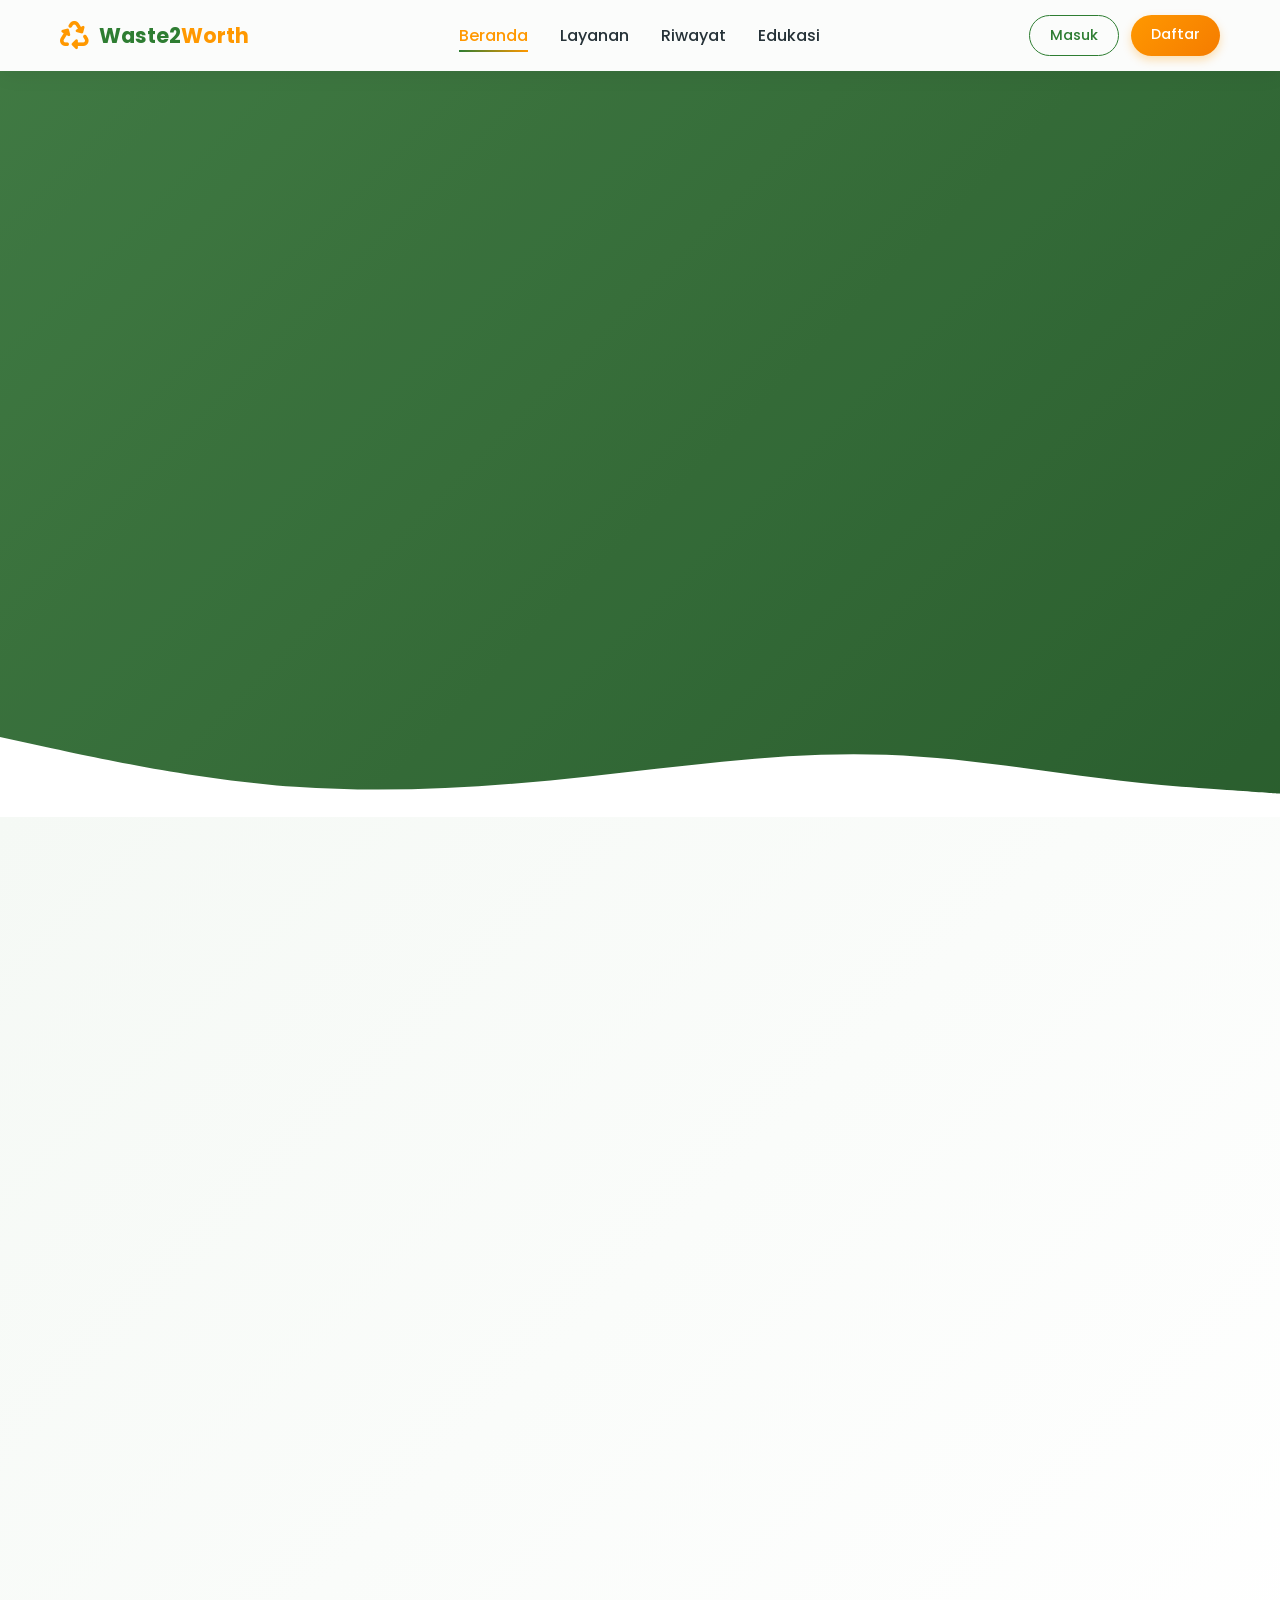
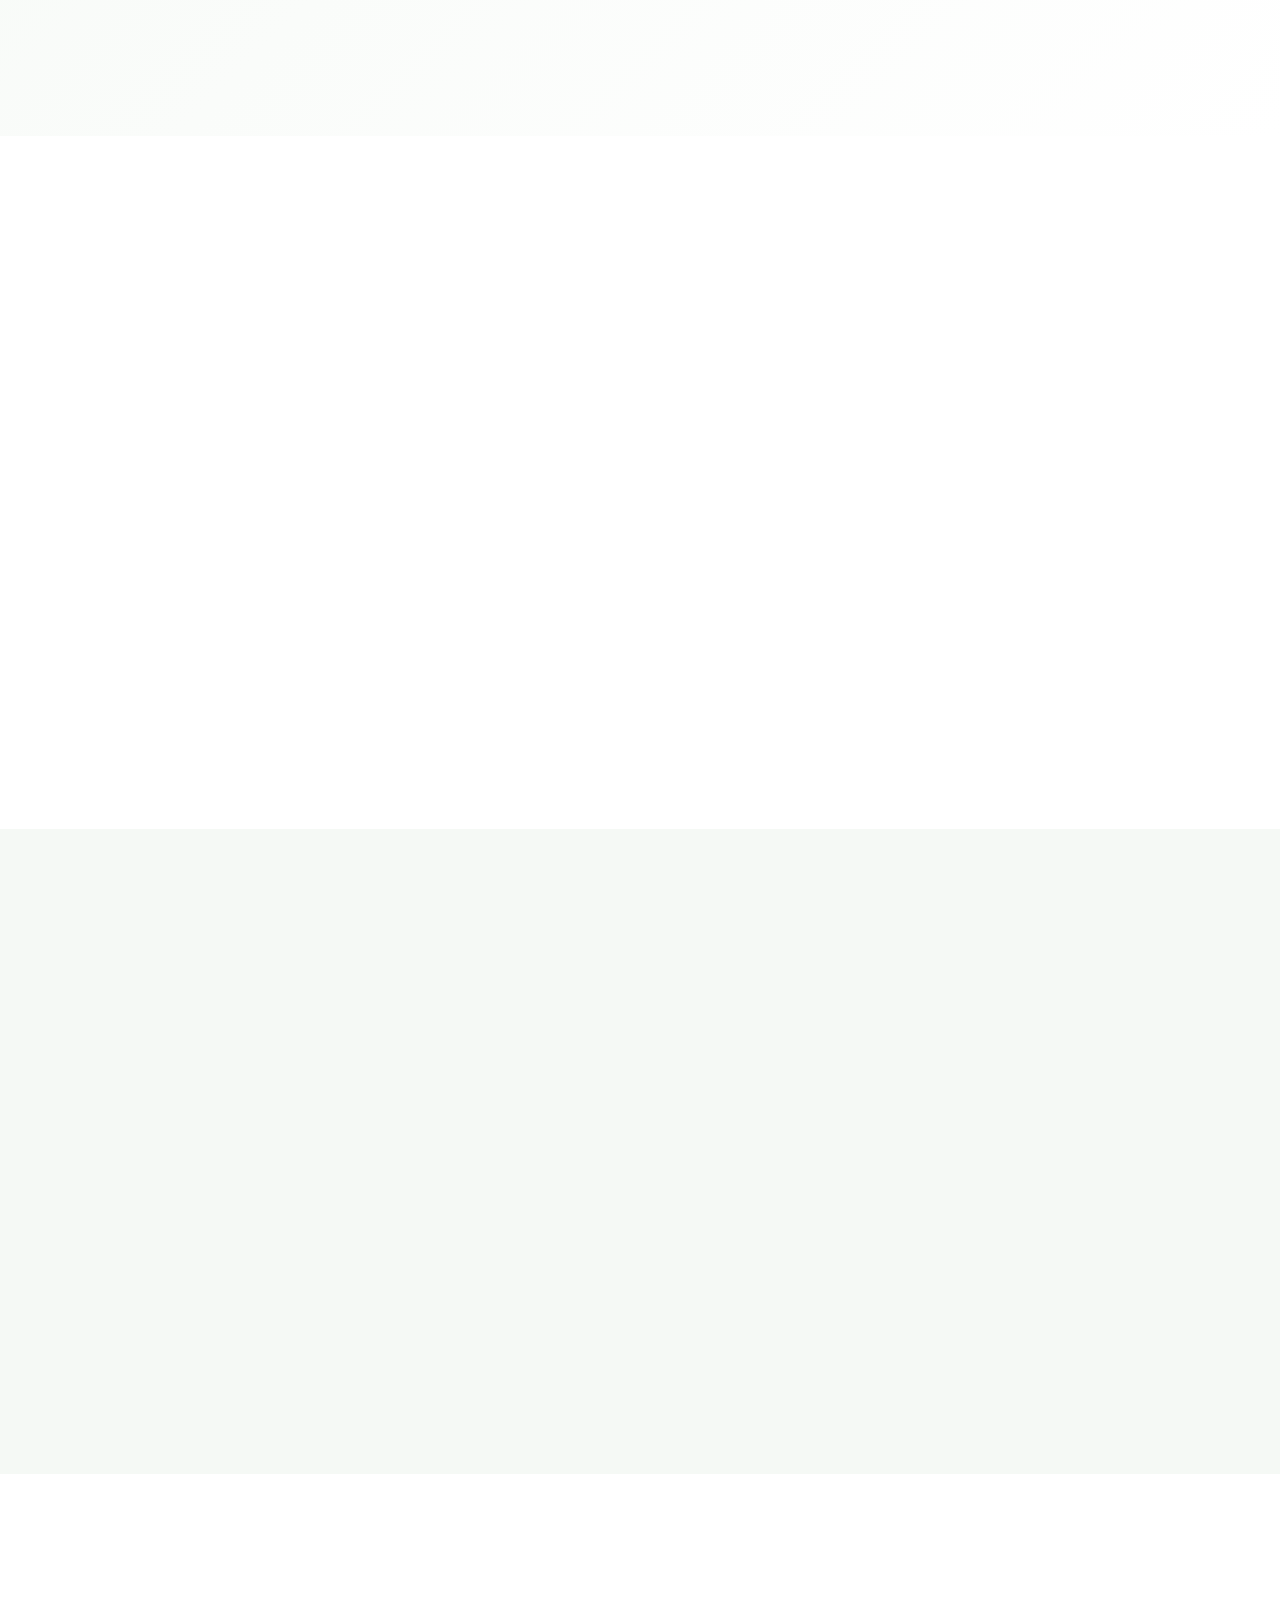
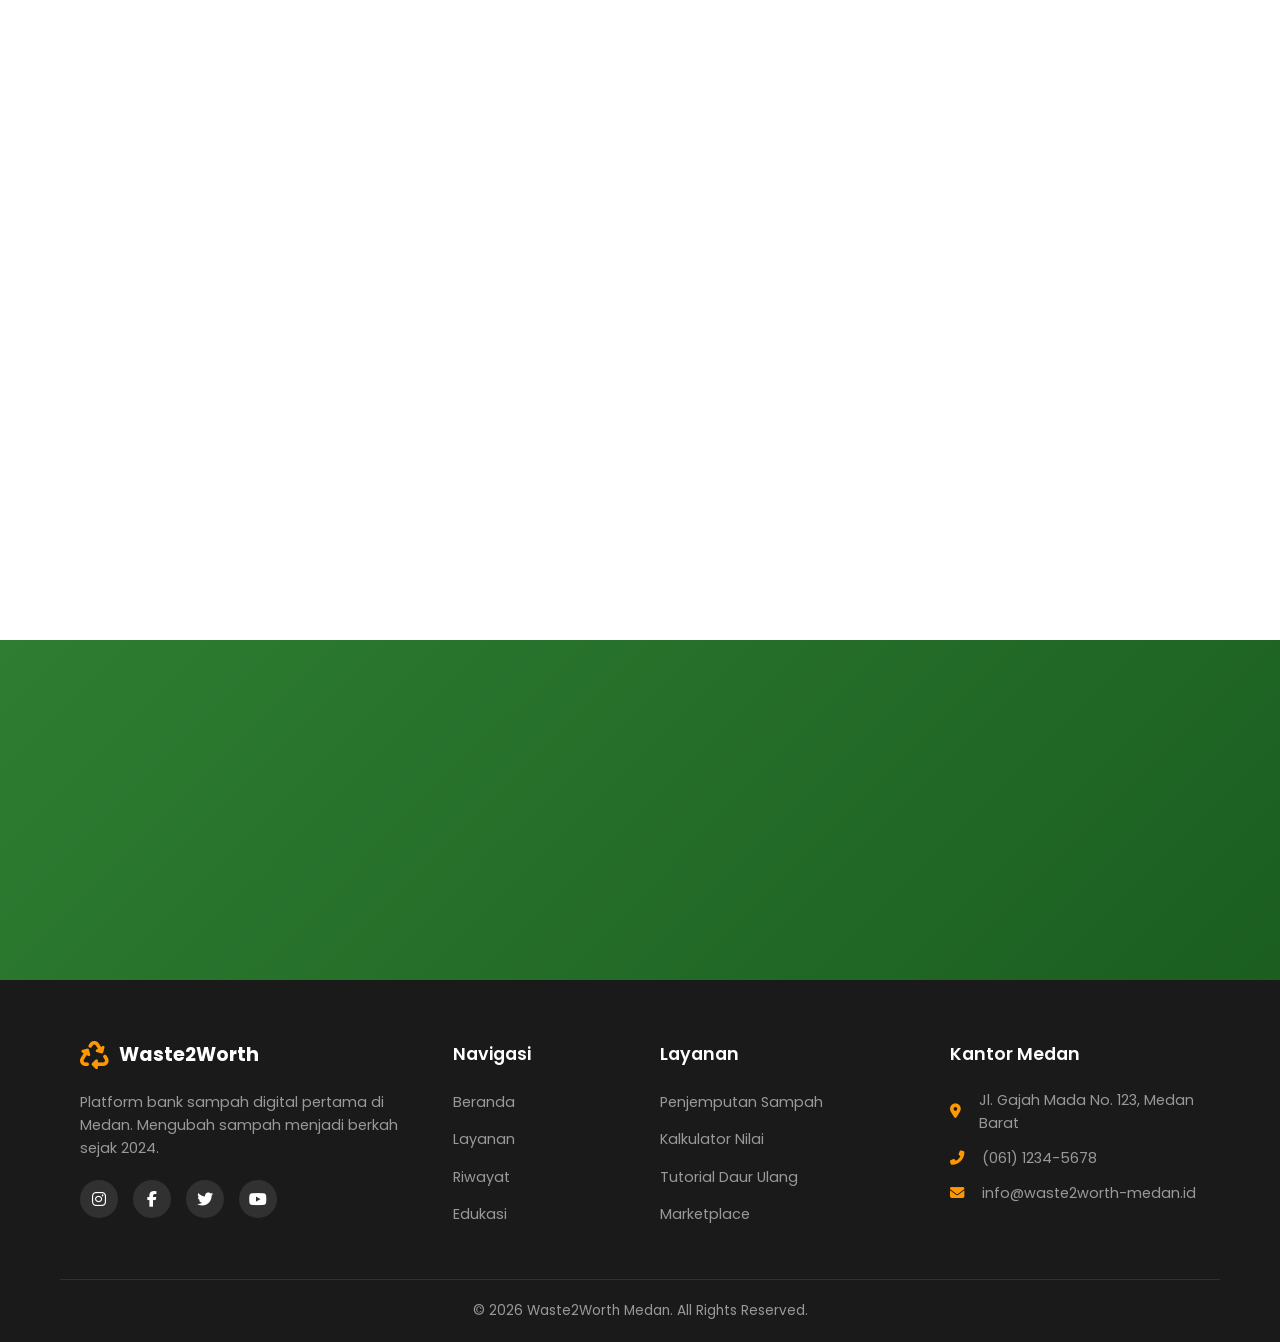
==== index.html @ 2ebf0645 "first commit - index, css, coming soon pages" ====
<!DOCTYPE html>
<html lang="id">
<head>
    <meta charset="UTF-8">
    <!-- Meta viewport agar tampilan responsif di HP dan tablet -->
    <meta name="viewport" content="width=device-width, initial-scale=1.0">
    <title>Waste2Worth - Bank Sampah Digital Medan</title>

    <!-- Google Fonts: Poppins untuk tipografi utama -->
    <link href="https://fonts.googleapis.com/css2?family=Poppins:wght@300;400;500;600;700;800&display=swap" rel="stylesheet">

    <!-- Font Awesome: library ikon (fa-recycle, fa-calculator, dll) -->
    <link rel="stylesheet" href="https://cdnjs.cloudflare.com/ajax/libs/font-awesome/6.4.0/css/all.min.css">

    <!-- AOS (Animate On Scroll): animasi elemen saat di-scroll -->
    <link href="https://unpkg.com/aos@2.3.1/dist/aos.css" rel="stylesheet">

    <!-- File CSS utama website -->
    <link rel="stylesheet" href="css/style.css">
</head>
<body>

    <!-- ============================================================
         HEADER: navigasi tetap (fixed) di atas halaman
         Berisi logo, menu navigasi, tombol login/daftar, hamburger
         ============================================================ -->
    <header class="header" id="header">
        <div class="nav-container">

            <!-- Logo: ikon daur ulang + nama website -->
            <div class="logo">
                <i class="fas fa-recycle"></i>
                <span>Waste2<span class="highlight">Worth</span></span>
            </div>

            <!-- Menu navigasi utama antar halaman -->
            <nav>
                <ul class="nav-menu" id="navMenu">
                    <!-- class="active" menandai halaman yang sedang dibuka -->
                    <li><a href="index.html" class="active">Beranda</a></li>
                    <li><a href="layanan.html">Layanan</a></li>
                    <li><a href="riwayat.html">Riwayat</a></li>
                    <li><a href="edukasi.html">Edukasi</a></li>
                </ul>
            </nav>

            <!-- Tombol Masuk dan Daftar: membuka modal auth via JavaScript -->
            <div class="auth-buttons">
                <a href="#" class="btn-login" onclick="openModal('login')">Masuk</a>
                <a href="#" class="btn-register" onclick="openModal('register')">Daftar</a>
            </div>

            <!-- Hamburger menu: hanya muncul di tampilan mobile (<768px) -->
            <div class="hamburger" id="hamburger">
                <span></span>
                <span></span>
                <span></span>
            </div>
        </div>
    </header>

    <!-- ============================================================
         MODAL LOGIN / REGISTER
         Muncul sebagai popup di tengah layar saat tombol diklik
         Dikontrol oleh fungsi openModal() dan closeModal() di script.js
         ============================================================ -->
    <div class="modal" id="authModal">
        <div class="modal-content">
            <!-- Tombol X untuk menutup modal -->
            <span class="close-modal" onclick="closeModal()">&times;</span>

            <!-- Tab switching: Masuk / Daftar -->
            <div class="modal-tabs">
                <button class="tab-auth active" onclick="switchAuthTab('login')">Masuk</button>
                <button class="tab-auth" onclick="switchAuthTab('register')">Daftar</button>
            </div>

            <!-- Form Login -->
            <form id="loginForm" class="auth-form active">
                <h3>Selamat Datang Kembali</h3>
                <p>Silakan masuk ke akun Anda</p>
                <div class="form-group">
                    <label>Email</label>
                    <input type="email" placeholder="nama@email.com" required>
                </div>
                <div class="form-group">
                    <label>Password</label>
                    <input type="password" placeholder="••••••••" required>
                </div>
                <button type="submit" class="btn-auth">Masuk</button>
            </form>

            <!-- Form Register -->
            <form id="registerForm" class="auth-form">
                <h3>Buat Akun Baru</h3>
                <p>Bergabung dengan 15.000+ pengguna di Medan</p>
                <div class="form-group">
                    <label>Nama Lengkap</label>
                    <input type="text" placeholder="Nama Anda" required>
                </div>
                <div class="form-group">
                    <label>Email</label>
                    <input type="email" placeholder="nama@email.com" required>
                </div>
                <div class="form-group">
                    <label>Nomor HP</label>
                    <input type="tel" placeholder="08##-####-####" required>
                </div>
                <div class="form-group">
                    <label>Password</label>
                    <input type="password" placeholder="Minimal 8 karakter" required>
                </div>
                <button type="submit" class="btn-auth">Daftar</button>
            </form>
        </div>
    </div>

    <!-- ============================================================
         KONTEN UTAMA HALAMAN (tag <main> untuk semantik HTML5)
         ============================================================ -->
    <main>

        <!-- ============================================================
             SECTION HERO: area utama paling atas dengan background gambar
             Menampilkan judul, statistik animasi, dan tombol CTA
             ============================================================ -->
        <section class="hero hero-bg-image">
            <div class="container">
                <div class="hero-content" data-aos="fade-up">
                    <!-- Tag kecil di atas judul -->
                    <span class="hero-subtitle">#UbahSampahJadiBerkah</span>

                    <h1>Ubah Sampahmu,<br><span class="highlight">Ubah Masa Depan</span></h1>

                    <p>Platform bank sampah digital pertama di Medan yang menghubungkan masyarakat dengan ekonomi sirkular. Dapatkan keuntungan sambil menyelamatkan lingkungan!</p>

                    <!-- Statistik animasi: angka dihitung dari 0 oleh animateCounter() di script.js -->
                    <div class="hero-stats">
                        <!-- data-count adalah target angka akhir animasi -->
                        <div class="stat-item">
                            <span class="stat-number" data-count="15234">0</span>
                            <span class="stat-label">Pengguna Aktif</span>
                        </div>
                        <div class="stat-item">
                            <span class="stat-number" data-count="8567">0</span>
                            <span class="stat-label">Ton Sampah</span>
                        </div>
                        <div class="stat-item">
                            <span class="stat-number" data-count="48">0</span>
                            <span class="stat-label">Bank Sampah</span>
                        </div>
                    </div>

                    <!-- Tombol aksi utama -->
                    <div class="hero-buttons">
                        <!-- btn-pulse: animasi denyut berulang (CSS animation) -->
                        <a href="#" class="btn btn-primary btn-pulse" onclick="openModal('register')">
                            <i class="fas fa-user-plus"></i> Daftar Sekarang
                        </a>
                        <a href="layanan.html" class="btn btn-secondary">
                            <i class="fas fa-leaf"></i> Lihat Layanan
                        </a>
                    </div>
                </div>

                <!-- Gelombang SVG dekoratif di bawah hero -->
                <div class="hero-wave">
                    <svg data-name="Layer 1" xmlns="http://www.w3.org/2000/svg" viewBox="0 0 1200 120" preserveAspectRatio="none">
                        <path d="M0,0L46.2,16C92.3,32,184.6,64,276.9,74.7C369.2,85,461.5,75,553.8,58.7C646.2,43,738.5,21,830.8,26.7C923.1,32,1015.4,64,1107.7,74.7C1200,85,1200,85,1200,85L1200,120L1107.7,120C1015.4,120,923.1,120,830.8,120C738.5,120,646.2,120,553.8,120C461.5,120,369.2,120,276.9,120C184.6,120,92.3,120,46.2,120L0,120Z" class="wave-fill"></path>
                    </svg>
                </div>
            </div>
        </section>

        <!-- ============================================================
             SECTION VIDEO: video edukasi tentang dampak sampah
             ============================================================ -->
        <section class="video-section">
            <div class="container">
                <div class="section-header" data-aos="fade-up">
                    <span class="section-tag">Video Edukasi</span>
                    <h2>Lihat Dampak <span class="highlight">Sampah</span> Terhadap Lingkungan</h2>
                    <p>Simak video berikut untuk memahami pentingnya daur ulang</p>
                </div>

                <!-- Video player dengan poster (thumbnail) sebelum diputar -->
                <div class="video-wrapper" data-aos="zoom-in">
                    <div class="video-container">
                        <video
                            src="video/sampah-lingkungan.mp4"
                            controls
                            poster="gambar/sampah-lingkungan.png">
                        </video>
                    </div>
                    <div class="video-description">
                        <p><i class="fas fa-info-circle"></i> <br>
                            Video ini menunjukkan pentingnya daur ulang sampah plastik untuk menjaga lingkungan. Sampah yang kita hasilkan setiap hari dapat diolah menjadi produk bernilai ekonomi. Mari bersama-sama kurangi sampah mulai dari diri sendiri!</p>
                    </div>
                </div>
            </div>
        </section>

        <!-- ============================================================
             SECTION FITUR UNGGULAN: 4 kartu layanan utama website
             ============================================================ -->
        <section class="features" id="features">
            <div class="container">
                <div class="section-header" data-aos="fade-up">
                    <span class="section-tag">Layanan Kami</span>
                    <h2>Fitur <span class="highlight">Unggulan</span></h2>
                    <p>Solusi lengkap untuk pengelolaan sampah di Kota Medan</p>
                </div>

                <!-- Grid 4 kolom untuk kartu fitur -->
                <!-- data-aos-delay: setiap kartu muncul berurutan (100ms, 200ms, dst) -->
                <div class="feature-grid">
                    <div class="card" data-aos="fade-up" data-aos-delay="100">
                        <div class="card-icon"><i class="fas fa-map-marked-alt"></i></div>
                        <h3>Peta Bank Sampah</h3>
                        <p>Temukan 48 bank sampah di seluruh Medan dengan informasi lengkap lokasi dan jam operasional.</p>
                        <a href="layanan.html" class="card-link">Cari Lokasi <i class="fas fa-arrow-right"></i></a>
                    </div>

                    <div class="card" data-aos="fade-up" data-aos-delay="200">
                        <div class="card-icon"><i class="fas fa-calculator"></i></div>
                        <h3>Kalkulator Nilai</h3>
                        <p>Hitung estimasi nilai rupiah dari sampah Anda berdasarkan harga pasar terkini.</p>
                        <a href="layanan.html" class="card-link">Hitung Sekarang <i class="fas fa-arrow-right"></i></a>
                    </div>

                    <div class="card" data-aos="fade-up" data-aos-delay="300">
                        <div class="card-icon"><i class="fas fa-lightbulb"></i></div>
                        <h3>Edukasi &amp; Tutorial</h3>
                        <p>Pelajari cara memilah sampah dan membuat kerajinan daur ulang dari para ahli.</p>
                        <a href="edukasi.html" class="card-link">Pelajari <i class="fas fa-arrow-right"></i></a>
                    </div>

                    <div class="card" data-aos="fade-up" data-aos-delay="400">
                        <div class="card-icon"><i class="fas fa-shopping-bag"></i></div>
                        <h3>Marketplace</h3>
                        <p>Temukan produk kreatif dari hasil daur ulang karya UMKM binaan Medan.</p>
                        <a href="riwayat.html" class="card-link">Jelajahi <i class="fas fa-arrow-right"></i></a>
                    </div>
                </div>
            </div>
        </section>

        <!-- ============================================================
             SECTION TESTIMONI: ulasan dari pengguna
             ============================================================ -->
        <section class="testimonials">
            <div class="container">
                <div class="section-header" data-aos="fade-up">
                    <span class="section-tag">Testimoni</span>
                    <h2>Apa Kata <span class="highlight">Mereka?</span></h2>
                    <p>Lebih dari 15.000 pengguna telah bergabung</p>
                </div>

                <div class="testimonial-grid">
                    <!-- Kartu testimoni 1 -->
                    <div class="testimonial-card" data-aos="fade-up" data-aos-delay="100">
                        <div class="testimonial-rating">
                            <i class="fas fa-star"></i><i class="fas fa-star"></i>
                            <i class="fas fa-star"></i><i class="fas fa-star"></i>
                            <i class="fas fa-star"></i>
                        </div>
                        <p class="testimonial-text">"Luar biasa! Saya sudah setor sampah plastik dan kardus ke Bank Sampah Medan Barat. Prosesnya mudah dan dapat uang tambahan. Lumayan banget!"</p>
                        <div class="testimonial-author">
                            <img src="gambar/olin.png" alt="Caroline">
                            <div>
                                <h4>Caroline Yuliana Simbolon</h4>
                                <p>Mahasiswa, Medan Barat</p>
                            </div>
                        </div>
                    </div>

                    <!-- Kartu testimoni 2 -->
                    <div class="testimonial-card" data-aos="fade-up" data-aos-delay="200">
                        <div class="testimonial-rating">
                            <i class="fas fa-star"></i><i class="fas fa-star"></i>
                            <i class="fas fa-star"></i><i class="fas fa-star"></i>
                            <i class="fas fa-star"></i>
                        </div>
                        <p class="testimonial-text">"Fitur kalkulator nilainya sangat membantu! Saya bisa estimasi harga sampah sebelum disetor. Pengiriman tepat waktu dan ramah lingkungan."</p>
                        <div class="testimonial-author">
                            <img src="gambar/dita.png" alt="ArinaDhita">
                            <div>
                                <h4>ArinaDhita Sidabungke</h4>
                                <p>Mahasiswa, Medan Sunggal</p>
                            </div>
                        </div>
                    </div>

                    <!-- Kartu testimoni 3 -->
                    <div class="testimonial-card" data-aos="fade-up" data-aos-delay="300">
                        <div class="testimonial-rating">
                            <i class="fas fa-star"></i><i class="fas fa-star"></i>
                            <i class="fas fa-star"></i><i class="fas fa-star"></i>
                            <i class="fas fa-star"></i>
                        </div>
                        <p class="testimonial-text">"Konsep bank sampah digital ini revolusioner! Sampah yang tadinya tidak berguna sekarang bisa menghasilkan. Rekomendasi untuk warga Medan!"</p>
                        <div class="testimonial-author">
                            <img src="gambar/pio.png" alt="Viona">
                            <div>
                                <h4>Viona</h4>
                                <p>Mahasiswa, Medan Timur</p>
                            </div>
                        </div>
                    </div>
                </div>
            </div>
        </section>

        <!-- ============================================================
             SECTION BERITA: informasi terkini seputar lingkungan Medan
             ============================================================ -->
        <section class="news-section">
            <div class="container">
                <div class="section-header" data-aos="fade-up">
                    <span class="section-tag">Berita Terbaru</span>
                    <h2>Update <span class="highlight">Lingkungan</span> Medan</h2>
                    <p>Informasi terkini seputar pengelolaan sampah di Kota Medan</p>
                </div>

                <div class="news-grid">
                    <div class="news-card" data-aos="fade-up" data-aos-delay="100">
                        <div class="news-image"><img src="gambar/peresmian.png" alt="Berita peresmian bank sampah"></div>
                        <div class="news-content">
                            <span class="news-date"><i class="far fa-calendar"></i> 10 Maret 2026</span>
                            <h3>Pemko Medan Resmikan 10 Bank Sampah Baru</h3>
                            <p>Pemerintah Kota Medan meresmikan 10 bank sampah baru di berbagai kecamatan.</p>
                            <a href="#" class="read-more">Baca Selengkapnya <i class="fas fa-arrow-right"></i></a>
                        </div>
                    </div>

                    <div class="news-card" data-aos="fade-up" data-aos-delay="200">
                        <div class="news-image"><img src="gambar/plastiknaik.png" alt="Berita harga plastik naik"></div>
                        <div class="news-content">
                            <span class="news-date"><i class="far fa-calendar"></i> 5 Maret 2026</span>
                            <h3>Harga Sampah Plastik Naik 15% di Maret 2026</h3>
                            <p>Bank Sampah Medan menaikkan harga beli sampah plastik jenis PET hingga 15%.</p>
                            <a href="#" class="read-more">Baca Selengkapnya <i class="fas fa-arrow-right"></i></a>
                        </div>
                    </div>

                    <div class="news-card" data-aos="fade-up" data-aos-delay="300">
                        <div class="news-image"><img src="gambar/waste2worth.png" alt="Berita penghargaan Waste2Worth"></div>
                        <div class="news-content">
                            <span class="news-date"><i class="far fa-calendar"></i> 28 Februari 2026</span>
                            <h3>Waste2Worth Raih Penghargaan Inovasi Digital</h3>
                            <p>Platform bank sampah digital Waste2Worth mendapatkan penghargaan inovasi terbaik.</p>
                            <a href="#" class="read-more">Baca Selengkapnya <i class="fas fa-arrow-right"></i></a>
                        </div>
                    </div>
                </div>
            </div>
        </section>

        <!-- ============================================================
             SECTION CTA (Call To Action): ajakan untuk daftar
             ============================================================ -->
        <section class="cta-section">
            <div class="container">
                <div class="cta-content" data-aos="zoom-in">
                    <h2>Siap Menjadi Bagian dari Perubahan?</h2>
                    <p>Bergabunglah dengan ribuan pengguna di Medan yang telah berkontribusi mengurangi sampah dan mendapatkan keuntungan.</p>
                    <a href="#" class="btn btn-primary btn-large btn-pulse" onclick="openModal('register')">
                        <i class="fas fa-user-plus"></i> Daftar Sekarang
                    </a>
                </div>
            </div>
        </section>

    </main>

    <!-- ============================================================
         FOOTER: informasi kontak, navigasi tambahan, sosial media
         ============================================================ -->
    <footer class="footer">
        <div class="container">
            <div class="footer-grid">
                <!-- Kolom 1: deskripsi dan sosial media -->
                <div class="footer-col">
                    <div class="footer-logo">
                        <i class="fas fa-recycle"></i>
                        <span>Waste2Worth</span>
                    </div>
                    <p>Platform bank sampah digital pertama di Medan. Mengubah sampah menjadi berkah sejak 2024.</p>
                    <div class="footer-social">
                        <a href="#"><i class="fab fa-instagram"></i></a>
                        <a href="#"><i class="fab fa-facebook-f"></i></a>
                        <a href="#"><i class="fab fa-twitter"></i></a>
                        <a href="#"><i class="fab fa-youtube"></i></a>
                    </div>
                </div>

                <!-- Kolom 2: navigasi halaman -->
                <div class="footer-col">
                    <h4>Navigasi</h4>
                    <ul>
                        <li><a href="index.html">Beranda</a></li>
                        <li><a href="layanan.html">Layanan</a></li>
                        <li><a href="riwayat.html">Riwayat</a></li>
                        <li><a href="edukasi.html">Edukasi</a></li>
                    </ul>
                </div>

                <!-- Kolom 3: layanan tersedia -->
                <div class="footer-col">
                    <h4>Layanan</h4>
                    <ul>
                        <li><a href="layanan.html">Penjemputan Sampah</a></li>
                        <li><a href="layanan.html">Kalkulator Nilai</a></li>
                        <li><a href="edukasi.html">Tutorial Daur Ulang</a></li>
                        <li><a href="riwayat.html">Marketplace</a></li>
                    </ul>
                </div>

                <!-- Kolom 4: informasi kontak kantor -->
                <div class="footer-col">
                    <h4>Kantor Medan</h4>
                    <ul class="contact-info">
                        <li><i class="fas fa-map-marker-alt"></i> Jl. Gajah Mada No. 123, Medan Barat</li>
                        <li><i class="fas fa-phone-alt"></i> (061) 1234-5678</li>
                        <li><i class="fas fa-envelope"></i> info@waste2worth-medan.id</li>
                    </ul>
                </div>
            </div>

            <!-- Garis bawah footer: copyright -->
            <div class="footer-bottom">
                <p>&copy; 2026 Waste2Worth Medan. All Rights Reserved.</p>
            </div>
        </div>
    </footer>

    <!-- Tombol kembali ke atas: muncul otomatis saat scroll ke bawah -->
    <a href="#" class="back-to-top" id="backToTop">
        <i class="fas fa-arrow-up"></i>
    </a>

    <!-- AOS: library animasi scroll (harus dimuat sebelum script.js) -->
    <script src="https://unpkg.com/aos@2.3.1/dist/aos.js"></script>
    <!-- File JavaScript utama: semua interaktivitas website -->
    <script src="js/script.js"></script>

</body>
</html>
---- css/style.css ----
/* ============================================================
   WASTE2WORTH - BANK SAMPAH DIGITAL MEDAN
   File      : css/style.css
   Deskripsi : File CSS utama yang dipakai semua halaman
   ============================================================ */


/* ============================================================
   RESET CSS
   Menghapus margin, padding, dan box-sizing default browser
   agar tampilan konsisten di semua browser
   ============================================================ */
* {
    margin: 0;
    padding: 0;
    box-sizing: border-box;
}


/* ============================================================
   VARIABEL WARNA (CSS Custom Properties)
   Mendefinisikan warna utama agar mudah diubah dari satu tempat
   Digunakan di seluruh file dengan format: var(--nama-variabel)
   ============================================================ */
:root {
    /* Warna hijau: warna utama brand (lingkungan) */
    --primary-green: #2E7D32;
    --primary-green-light: #4CAF50;
    --primary-green-dark: #1B5E20;

    /* Warna oranye: warna aksen / highlight */
    --primary-orange: #FF9800;
    --primary-orange-dark: #F57C00;

    /* Warna teks */
    --text-dark: #263238;   /* teks utama (judul, body) */
    --text-light: #607D8B;  /* teks sekunder (keterangan, hint) */

    /* Warna background */
    --bg-light: #F5F9F5;    /* background halaman */
    --white: #ffffff;
    --black: #1a1a1a;

    /* Warna abu-abu untuk border dan elemen netral */
    --gray-100: #f8f9fa;
    --gray-200: #e9ecef;

    /* Shadow (bayangan) dengan berbagai ketebalan */
    --shadow-sm: 0 5px 20px rgba(0,0,0,0.05);
    --shadow-md: 0 8px 30px rgba(0,0,0,0.1);
    --shadow-lg: 0 15px 40px rgba(0,0,0,0.15);
    --shadow-xl: 0 25px 50px rgba(0,0,0,0.2);
}


/* ============================================================
   BODY: pengaturan global seluruh halaman
   ============================================================ */
body {
    font-family: 'Poppins', sans-serif; /* font dari Google Fonts */
    color: var(--text-dark);
    line-height: 1.6;
    background-color: var(--bg-light);
    overflow-x: hidden; /* mencegah scroll horizontal yang tidak diinginkan */
}


/* ============================================================
   CONTAINER: pembatas lebar konten maksimum 1200px, tengah layar
   ============================================================ */
.container {
    max-width: 1200px;
    margin: 0 auto;
    padding: 0 20px;
    width: 100%;
}


/* ============================================================
   ANIMASI CSS
   Digunakan oleh berbagai elemen untuk efek masuk / muncul
   ============================================================ */

/* Animasi dari bawah ke atas sambil fade in */
@keyframes fadeInUp {
    from { opacity: 0; transform: translateY(30px); }
    to   { opacity: 1; transform: translateY(0); }
}

/* Animasi zoom in (membesar dari kecil) */
@keyframes zoomIn {
    from { opacity: 0; transform: scale(0.95); }
    to   { opacity: 1; transform: scale(1); }
}

/* Animasi denyut / pulse (dipakai tombol CTA utama) */
@keyframes pulse {
    0%   { box-shadow: 0 0 0 0 rgba(255, 152, 0, 0.4); }
    70%  { box-shadow: 0 0 0 15px rgba(255, 152, 0, 0); }
    100% { box-shadow: 0 0 0 0 rgba(255, 152, 0, 0); }
}


/* ============================================================
   HEADER: navigasi tetap di atas layar (fixed)
   Berubah bayangan saat di-scroll (class 'scrolled' ditambah JS)
   ============================================================ */
.header {
    position: fixed;    /* tetap di atas saat scroll */
    top: 0;
    left: 0;
    width: 100%;
    background: rgba(255, 255, 255, 0.98);
    backdrop-filter: blur(10px); /* efek kaca buram */
    box-shadow: var(--shadow-sm);
    z-index: 1000; /* di atas semua elemen lain */
    transition: all 0.3s;
}

/* Header saat sudah di-scroll: bayangan lebih tebal */
.header.scrolled {
    background: rgba(255, 255, 255, 0.98);
    box-shadow: var(--shadow-md);
}

/* Wrapper navigasi: flex untuk sejajarkan logo, menu, tombol */
.nav-container {
    display: flex;
    justify-content: space-between;
    align-items: center;
    padding: 15px 20px;
    max-width: 1200px;
    margin: 0 auto;
}

/* Logo website */
.logo {
    display: flex;
    align-items: center;
    gap: 10px;
    font-size: 1.3rem;
    font-weight: 700;
    color: var(--primary-green);
}

.logo i {
    font-size: 1.8rem;
    color: var(--primary-orange);
}

/* Kata "Worth" dalam logo berwarna oranye */
.logo .highlight {
    color: var(--primary-orange);
}

/* Menu navigasi: horizontal, tanpa bullet */
.nav-menu {
    display: flex;
    list-style: none;
    gap: 2rem;
}

/* Link navigasi: efek garis bawah saat hover/aktif */
.nav-menu a {
    text-decoration: none;
    color: var(--text-dark);
    font-weight: 500;
    transition: color 0.3s;
    position: relative;
    padding: 5px 0;
}

/* Garis bawah animasi (muncul dari kiri saat hover) */
.nav-menu a::after {
    content: '';
    position: absolute;
    bottom: 0;
    left: 0;
    width: 0;
    height: 2px;
    background: linear-gradient(90deg, var(--primary-green), var(--primary-orange));
    transition: width 0.3s;
}

.nav-menu a:hover::after,
.nav-menu a.active::after {
    width: 100%;
}

.nav-menu a:hover,
.nav-menu a.active {
    color: var(--primary-orange);
}

/* Tombol auth di header (Masuk / Daftar) */
.auth-buttons {
    display: flex;
    gap: 12px;
}

.btn-login,
.btn-register {
    padding: 8px 20px;
    border-radius: 50px;
    text-decoration: none;
    font-weight: 500;
    transition: all 0.3s;
    font-size: 0.9rem;
}

/* Tombol Masuk: outline hijau */
.btn-login {
    border: 1px solid var(--primary-green);
    color: var(--primary-green);
}

.btn-login:hover {
    background: var(--primary-green);
    color: white;
    transform: translateY(-2px);
}

/* Tombol Daftar: solid oranye */
.btn-register {
    background: linear-gradient(135deg, var(--primary-orange), var(--primary-orange-dark));
    color: white;
    box-shadow: 0 4px 10px rgba(255, 152, 0, 0.3);
}

.btn-register:hover {
    transform: translateY(-2px);
    box-shadow: 0 6px 20px rgba(255, 152, 0, 0.4);
}

/* Hamburger menu: 3 garis, hanya tampil di mobile */
.hamburger {
    display: none;
    flex-direction: column;
    cursor: pointer;
    gap: 5px;
}

.hamburger span {
    width: 25px;
    height: 3px;
    background: var(--primary-green);
    border-radius: 3px;
    transition: 0.3s;
}


/* ============================================================
   RESPONSIVE HEADER (Mobile: max-width 768px)
   ============================================================ */
@media (max-width: 768px) {
    /* Tampilkan hamburger di mobile */
    .hamburger {
        display: flex;
    }

    /* Menu navigasi tersembunyi di kiri layar (geser keluar) */
    .nav-menu {
        position: fixed;
        top: 70px;
        left: -100%; /* tersembunyi di luar layar */
        width: 100%;
        height: calc(100vh - 70px);
        background: white;
        flex-direction: column;
        align-items: center;
        padding: 40px 20px;
        gap: 25px;
        transition: left 0.3s;
        box-shadow: var(--shadow-lg);
    }

    /* Saat hamburger diklik, class 'active' ditambahkan JS → menu muncul */
    .nav-menu.active {
        left: 0;
    }

    .auth-buttons {
        margin-left: auto;
        margin-right: 15px;
    }
}


/* ============================================================
   HERO SECTION: area utama paling atas halaman
   Background gradient hijau tua ke oranye
   ============================================================ */
.hero {
    background: linear-gradient(135deg, var(--primary-green-dark) 0%, var(--primary-green) 50%, var(--primary-orange) 100%);
    padding: 140px 0 0;
    text-align: center;
    color: white;
    position: relative;
    overflow: hidden;
}

/* Konten hero: dibatasi lebar 800px dan ada padding bawah */
.hero-content {
    max-width: 800px;
    margin: 0 auto;
    padding: 0 20px 80px;
}

/* Gelombang SVG dekoratif di bawah hero section */
.hero-wave {
    position: relative;
    bottom: 0;
    left: 0;
    width: 100%;
    overflow-x: hidden;
    line-height: 0;
}

.hero-wave svg {
    position: relative;
    display: block;
    width: 100%;
    height: 80px;
}

/* Gelombang membentang penuh layar (melampaui container) */
.hero-wave {
    width: 100vw;
    position: relative;
    left: 50%;
    right: 50%;
    margin-left: -50vw;
    margin-right: -50vw;
}

/* Warna isi gelombang SVG = putih (menyambung dengan background bawahnya) */
.hero-wave .wave-fill {
    fill: var(--white);
}

/* Responsif hero */
@media (max-width: 768px) {
    .hero { padding: 120px 0 0; }
    .hero-content { padding-bottom: 50px; }
    .hero-wave svg { height: 40px; }
}

@media (max-width: 480px) {
    .hero-wave svg { height: 30px; }
}

/* Tag kecil di atas judul hero (#UbahSampahJadiBerkah) */
.hero-subtitle {
    display: inline-block;
    background: rgba(255, 255, 255, 0.2);
    backdrop-filter: blur(5px);
    padding: 8px 25px;
    border-radius: 50px;
    font-size: 0.85rem;
    letter-spacing: 2px;
    margin-bottom: 20px;
}

/* Judul utama hero: ukuran responsif dengan clamp() */
.hero h1 {
    font-size: clamp(2rem, 5vw, 3.5rem);
    margin-bottom: 20px;
}

/* Teks highlight (oranye) dalam judul hero */
.hero .highlight {
    color: var(--primary-orange);
}

.hero p {
    font-size: 1rem;
    margin-bottom: 30px;
    opacity: 0.95;
}

/* Area statistik: 3 kolom angka animasi */
.hero-stats {
    display: flex;
    justify-content: center;
    gap: 50px;
    margin: 40px 0;
    flex-wrap: wrap;
}

/* Angka statistik: besar, tebal, oranye */
.stat-number {
    display: block;
    font-size: 2rem;
    font-weight: 800;
    color: var(--primary-orange);
}

.stat-label {
    font-size: 0.85rem;
    opacity: 0.9;
}

/* Tombol-tombol hero: flex horizontal */
.hero-buttons {
    display: flex;
    gap: 20px;
    justify-content: center;
    flex-wrap: wrap;
}


/* ============================================================
   HERO DENGAN BACKGROUND GAMBAR (khusus index.html)
   Overlay gradient di atas gambar bgindex.png
   ============================================================ */
.hero-bg-image {
    background: linear-gradient(135deg, rgba(46, 125, 50, 0.85), rgba(27, 94, 32, 0.9)), url('../gambar/bgindex.png');
    background-size: cover;
    background-position: center;
    background-attachment: fixed; /* parallax effect */
    position: relative;
}

/* Konten di atas gambar harus tampak di depan overlay */
.hero-bg-image .hero-content {
    position: relative;
    z-index: 2;
}

.hero-bg-image .hero-wave {
    position: relative;
    z-index: 2;
}

/* Layer gelap tambahan di atas gambar */
.hero-bg-image::before {
    content: '';
    position: absolute;
    top: 0; left: 0;
    width: 100%; height: 100%;
    background: rgba(0, 0, 0, 0.15);
    z-index: 1;
}


/* ============================================================
   TOMBOL UTAMA (.btn)
   Digunakan di seluruh halaman untuk CTA dan aksi
   ============================================================ */
.btn {
    display: inline-flex;
    align-items: center;
    gap: 10px;
    padding: 12px 30px;
    border-radius: 50px;
    text-decoration: none;
    font-weight: 600;
    transition: all 0.3s;
    border: none;
    cursor: pointer;
    font-size: 0.95rem;
}

/* Tombol primer: oranye solid */
.btn-primary {
    background: linear-gradient(135deg, var(--primary-orange), var(--primary-orange-dark));
    color: white;
    box-shadow: 0 5px 15px rgba(255, 152, 0, 0.3);
}

.btn-primary:hover {
    transform: translateY(-3px);
    box-shadow: 0 8px 25px rgba(255, 152, 0, 0.4);
}

/* Tombol sekunder: transparan dengan border putih (untuk di atas background gelap) */
.btn-secondary {
    background: rgba(255, 255, 255, 0.2);
    backdrop-filter: blur(5px);
    color: white;
    border: 2px solid rgba(255, 255, 255, 0.5);
}

.btn-secondary:hover {
    background: rgba(255, 255, 255, 0.3);
    transform: translateY(-3px);
}

/* Animasi denyut (pulse) untuk tombol CTA utama */
.btn-pulse {
    animation: pulse 2s infinite;
}


/* ============================================================
   SECTION HEADER: judul + subjudul yang dipakai setiap section
   ============================================================ */
.section-header {
    text-align: center;
    max-width: 700px;
    margin: 0 auto 50px;
}

.section-header h2 {
    font-size: clamp(1.5rem, 4vw, 2.2rem);
    margin-bottom: 10px;
}

/* Teks oranye dalam judul section */
.section-header .highlight {
    color: var(--primary-orange);
}

/* Tag kecil di atas judul section (misal: "Layanan Kami", "Testimoni") */
.section-tag {
    display: inline-block;
    background: rgba(255, 152, 0, 0.1);
    color: var(--primary-orange);
    padding: 5px 18px;
    border-radius: 50px;
    font-size: 0.8rem;
    font-weight: 600;
    margin-bottom: 15px;
}


/* ============================================================
   VIDEO SECTION (index.html): video edukasi utama
   ============================================================ */
.video-section {
    padding: 80px 0;
    background: linear-gradient(135deg, #f5f9f5 0%, #ffffff 100%);
}

.video-wrapper {
    max-width: 1000px;
    margin: 0 auto;
    padding: 0 20px;
}

/* Container video dengan rounded corner dan bayangan */
.video-container {
    position: relative;
    width: 100%;
    border-radius: 24px;
    overflow: hidden;
    box-shadow: var(--shadow-lg);
    background: #000;
    transition: all 0.4s cubic-bezier(0.4, 0, 0.2, 1);
}

.video-container:hover {
    transform: translateY(-5px);
    box-shadow: var(--shadow-xl);
}

.video-container video {
    width: 100%;
    height: auto;
    display: block;
    border-radius: 24px;
    cursor: pointer;
}

/* Deskripsi di bawah video */
.video-description {
    margin-top: 25px;
    padding: 20px 25px;
    background: var(--white);
    border-radius: 16px;
    box-shadow: var(--shadow-sm);
    text-align: center;
    transition: all 0.3s ease;
}

.video-description:hover {
    box-shadow: var(--shadow-md);
    transform: translateY(-3px);
}

.video-description p {
    margin: 0;
    font-size: 1rem;
    color: var(--text-light);
}


/* ============================================================
   FEATURES SECTION (index.html): grid 4 kartu fitur unggulan
   ============================================================ */
.features {
    padding: 80px 0;
    background: var(--white);
}

/* Grid 4 kolom untuk kartu fitur */
.feature-grid {
    display: grid;
    grid-template-columns: repeat(4, 1fr);
    gap: 30px;
    padding: 0 20px;
}

/* Kartu fitur: putih, rounded, ada garis warna saat hover */
.card {
    background: var(--white);
    padding: 35px 25px;
    border-radius: 25px;
    text-align: center;
    box-shadow: var(--shadow-sm);
    transition: all 0.4s cubic-bezier(0.4, 0, 0.2, 1);
    position: relative;
    overflow: hidden;
}

/* Garis warna di atas kartu (muncul saat hover) */
.card::before {
    content: '';
    position: absolute;
    top: 0; left: 0;
    width: 100%;
    height: 5px;
    background: linear-gradient(90deg, var(--primary-green), var(--primary-orange));
    transform: scaleX(0);
    transition: transform 0.4s;
}

.card:hover::before {
    transform: scaleX(1);
}

.card:hover {
    transform: translateY(-10px);
    box-shadow: var(--shadow-xl);
}

/* Ikon bulat hijau di atas kartu */
.card-icon {
    width: 80px;
    height: 80px;
    background: linear-gradient(135deg, var(--primary-green-light), var(--primary-green));
    border-radius: 50%;
    display: flex;
    align-items: center;
    justify-content: center;
    margin: 0 auto 25px;
    transition: all 0.3s;
}

.card:hover .card-icon {
    transform: scale(1.1);
}

.card-icon i {
    font-size: 2rem;
    color: white;
}

.card h3 {
    margin-bottom: 12px;
    font-size: 1.2rem;
}

.card p {
    font-size: 0.85rem;
    color: var(--text-light);
    margin-bottom: 20px;
    line-height: 1.5;
}

/* Link "Cari Lokasi →" di bawah kartu */
.card-link {
    color: var(--primary-orange);
    text-decoration: none;
    font-weight: 500;
    font-size: 0.85rem;
    display: inline-flex;
    align-items: center;
    gap: 5px;
    transition: gap 0.3s;
}

.card-link:hover {
    gap: 10px; /* panah bergerak saat hover */
}


/* ============================================================
   TESTIMONI SECTION (index.html): grid 3 kartu ulasan pengguna
   ============================================================ */
.testimonials {
    padding: 80px 0;
    background: var(--bg-light);
}

.testimonial-grid {
    display: grid;
    grid-template-columns: repeat(3, 1fr);
    gap: 30px;
}

.testimonial-card {
    background: var(--white);
    padding: 30px;
    border-radius: 20px;
    box-shadow: var(--shadow-sm);
    transition: all 0.3s;
}

.testimonial-card:hover {
    transform: translateY(-10px);
    box-shadow: var(--shadow-lg);
}

/* Bintang rating */
.testimonial-rating {
    color: var(--primary-orange);
    margin-bottom: 20px;
}

.testimonial-text {
    font-size: 0.95rem;
    line-height: 1.6;
    margin-bottom: 20px;
    color: var(--text-light);
}

/* Area nama + foto penulis testimoni */
.testimonial-author {
    display: flex;
    align-items: center;
    gap: 15px;
}

.testimonial-author img {
    width: 50px;
    height: 50px;
    border-radius: 50%;
    object-fit: cover;
}

.testimonial-author h4 {
    font-size: 1rem;
    margin-bottom: 5px;
}

.testimonial-author p {
    font-size: 0.8rem;
    color: var(--text-light);
}


/* ============================================================
   BERITA SECTION (index.html): 3 kartu berita terbaru
   ============================================================ */
.news-section {
    padding: 80px 0;
    background: var(--white);
}

.news-grid {
    display: grid;
    grid-template-columns: repeat(3, 1fr);
    gap: 30px;
}

.news-card {
    background: var(--white);
    border-radius: 20px;
    overflow: hidden;
    box-shadow: var(--shadow-sm);
    transition: all 0.3s;
}

.news-card:hover {
    transform: translateY(-5px);
    box-shadow: var(--shadow-md);
}

/* Gambar berita: zoom saat hover */
.news-image {
    height: 200px;
    overflow: hidden;
}

.news-image img {
    width: 100%;
    height: 100%;
    object-fit: cover;
    transition: transform 0.3s;
}

.news-card:hover .news-image img {
    transform: scale(1.1);
}

.news-content {
    padding: 20px;
}

.news-date {
    font-size: 0.7rem;
    color: var(--primary-orange);
    margin-bottom: 10px;
    display: block;
}

.news-content h3 {
    font-size: 1.1rem;
    margin-bottom: 10px;
}

.news-content p {
    font-size: 0.85rem;
    color: var(--text-light);
    margin-bottom: 15px;
}

.read-more {
    color: var(--primary-green);
    text-decoration: none;
    font-weight: 500;
    font-size: 0.85rem;
    display: inline-flex;
    align-items: center;
    gap: 5px;
}


/* ============================================================
   CTA SECTION (index.html): area ajakan daftar di atas footer
   ============================================================ */
.cta-section {
    padding: 80px 0;
    background: linear-gradient(135deg, var(--primary-green), var(--primary-green-dark));
    text-align: center;
    color: white;
}

.cta-content h2 {
    font-size: clamp(1.5rem, 4vw, 2.2rem);
    margin-bottom: 15px;
}

.cta-content p {
    margin-bottom: 30px;
    font-size: 1rem;
}

/* Tombol besar untuk CTA utama */
.btn-large {
    padding: 14px 40px;
    font-size: 1rem;
}


/* ============================================================
   FOOTER: bagian bawah semua halaman
   Background gelap dengan teks abu-abu
   ============================================================ */
.footer {
    background: var(--black);
    color: #999;
    padding: 60px 0 20px;
}

/* Grid 4 kolom footer */
.footer-grid {
    display: grid;
    grid-template-columns: 2fr 1fr 1.5fr 1.5fr;
    gap: 40px;
    margin-bottom: 40px;
    padding: 0 20px;
}

.footer-logo {
    display: flex;
    align-items: center;
    gap: 10px;
    margin-bottom: 20px;
}

.footer-logo i {
    font-size: 1.8rem;
    color: var(--primary-orange);
}

.footer-logo span {
    font-size: 1.2rem;
    font-weight: 700;
    color: white;
}

.footer-col p {
    font-size: 0.9rem;
    line-height: 1.6;
    margin-bottom: 20px;
}

.footer-col h4 {
    color: white;
    margin-bottom: 20px;
    font-size: 1.1rem;
    font-weight: 600;
}

.footer-col ul {
    list-style: none;
}

.footer-col ul li {
    margin-bottom: 12px;
}

.footer-col ul li a {
    color: #999;
    text-decoration: none;
    font-size: 0.9rem;
    transition: color 0.3s;
}

.footer-col ul li a:hover {
    color: var(--primary-orange);
}

/* Daftar kontak dengan ikon */
.contact-info li {
    display: flex;
    align-items: center;
    gap: 12px;
    font-size: 0.9rem;
    margin-bottom: 12px;
}

.contact-info i {
    width: 20px;
    color: var(--primary-orange);
}

/* Ikon sosial media footer */
.footer-social {
    display: flex;
    gap: 15px;
    margin-top: 20px;
}

.footer-social a {
    width: 38px;
    height: 38px;
    background: rgba(255, 255, 255, 0.1);
    border-radius: 50%;
    display: flex;
    align-items: center;
    justify-content: center;
    color: white;
    text-decoration: none;
    transition: all 0.3s;
}

.footer-social a:hover {
    background: var(--primary-orange);
    transform: translateY(-3px);
}

/* Garis copyright di bawah footer */
.footer-bottom {
    text-align: center;
    padding-top: 20px;
    border-top: 1px solid rgba(255, 255, 255, 0.1);
    font-size: 0.85rem;
}


/* ============================================================
   BACK TO TOP: tombol kembali ke atas layar
   Muncul otomatis saat scroll > 300px (diatur JS)
   ============================================================ */
.back-to-top {
    position: fixed;
    bottom: 30px;
    right: 30px;
    width: 45px;
    height: 45px;
    background: var(--primary-orange);
    color: white;
    border-radius: 50%;
    display: flex;
    align-items: center;
    justify-content: center;
    text-decoration: none;
    opacity: 0;
    visibility: hidden;
    transition: all 0.3s;
    box-shadow: var(--shadow-lg);
    z-index: 99;
}

/* Class 'show' ditambahkan JS saat scroll cukup jauh */
.back-to-top.show {
    opacity: 1;
    visibility: visible;
}

.back-to-top:hover {
    background: var(--primary-orange-dark);
    transform: translateY(-5px);
}


/* ============================================================
   MODAL: popup login / register
   Muncul di tengah layar dengan overlay hitam transparan
   ============================================================ */
.modal {
    display: none; /* default tersembunyi */
    position: fixed;
    top: 0; left: 0;
    width: 100%; height: 100%;
    background: rgba(0, 0, 0, 0.5);
    backdrop-filter: blur(5px);
    z-index: 2000;
    align-items: center;
    justify-content: center;
}

/* Kotak isi modal */
.modal-content {
    background: white;
    width: 90%;
    max-width: 450px;
    border-radius: 30px;
    padding: 35px;
    position: relative;
    animation: zoomIn 0.3s;
    max-height: 90vh;
    overflow-y: auto;
}

/* Tombol X tutup modal */
.close-modal {
    position: absolute;
    top: 20px;
    right: 25px;
    font-size: 1.5rem;
    cursor: pointer;
    color: #999;
    transition: color 0.3s;
}

.close-modal:hover {
    color: var(--primary-orange);
}

/* Tab Masuk / Daftar di dalam modal */
.modal-tabs {
    display: flex;
    gap: 15px;
    margin-bottom: 25px;
    border-bottom: 2px solid var(--gray-200);
}

.tab-auth {
    flex: 1;
    padding: 10px;
    background: none;
    border: none;
    font-size: 1rem;
    font-weight: 600;
    cursor: pointer;
    color: #999;
    transition: all 0.3s;
}

/* Tab aktif: garis bawah oranye */
.tab-auth.active {
    color: var(--primary-orange);
    border-bottom: 2px solid var(--primary-orange);
    margin-bottom: -2px;
}

/* Form login/register: hanya satu yang tampil (class 'active' diganti JS) */
.auth-form {
    display: none;
}

.auth-form.active {
    display: block;
}

.auth-form h3 {
    margin-bottom: 5px;
}

.auth-form p {
    font-size: 0.85rem;
    color: var(--text-light);
    margin-bottom: 20px;
}


/* ============================================================
   FORM GROUP: komponen input yang dipakai di modal dan form lain
   ============================================================ */
.form-group {
    margin-bottom: 20px;
}

.form-group label {
    display: block;
    margin-bottom: 8px;
    font-weight: 500;
    font-size: 0.9rem;
}

/* Input, select, textarea: border abu-abu, berubah oranye saat fokus */
.form-group input,
.form-group select,
.form-group textarea {
    width: 100%;
    padding: 12px 15px;
    border: 1px solid #e0e0e0;
    border-radius: 12px;
    font-family: inherit;
    font-size: 0.9rem;
    transition: border-color 0.3s;
}

.form-group input:focus,
.form-group select:focus,
.form-group textarea:focus {
    outline: none;
    border-color: var(--primary-orange);
}

/* Tombol submit di dalam form auth */
.btn-auth {
    width: 100%;
    padding: 12px;
    background: linear-gradient(135deg, var(--primary-orange), var(--primary-orange-dark));
    color: white;
    border: none;
    border-radius: 50px;
    font-weight: 600;
    cursor: pointer;
    transition: all 0.3s;
    margin-top: 10px;
}

.btn-auth:hover {
    transform: translateY(-2px);
    box-shadow: var(--shadow-md);
}


/* ============================================================
   NOTIFIKASI: popup kecil kanan bawah untuk feedback user
   Ditampilkan oleh fungsi showNotification() di script.js
   ============================================================ */
.notification {
    position: fixed;
    bottom: 30px;
    right: 30px;
    background: var(--white);
    padding: 15px 25px;
    border-radius: 50px;
    box-shadow: var(--shadow-lg);
    display: flex;
    align-items: center;
    gap: 12px;
    z-index: 2000;
    transform: translateX(400px); /* tersembunyi di kanan */
    transition: transform 0.3s;
}

/* Notifikasi geser masuk saat class 'show' ditambahkan */
.notification.show {
    transform: translateX(0);
}

/* Notifikasi sukses: garis kiri hijau */
.notification.success {
    border-left: 4px solid var(--primary-green);
}

.notification.success i {
    color: var(--primary-green);
}

/* Notifikasi error: garis kiri merah */
.notification.error {
    border-left: 4px solid #f44336;
}

.notification.error i {
    color: #f44336;
}


/* ============================================================
   RESPONSIVE GLOBAL (Tablet: max-width 1024px)
   ============================================================ */
@media (max-width: 1024px) {
    /* Grid 4 kolom → 2 kolom */
    .feature-grid {
        grid-template-columns: repeat(2, 1fr);
    }

    /* Grid 3 kolom → 2 kolom */
    .testimonial-grid,
    .news-grid {
        grid-template-columns: repeat(2, 1fr);
    }

    /* Footer grid 4 kolom → 2 kolom */
    .footer-grid {
        grid-template-columns: repeat(2, 1fr);
    }
}


/* ============================================================
   RESPONSIVE GLOBAL (Mobile: max-width 768px)
   ============================================================ */
@media (max-width: 768px) {
    /* Semua grid → 1 kolom */
    .feature-grid,
    .testimonial-grid,
    .news-grid {
        grid-template-columns: 1fr;
    }

    /* Footer: 1 kolom, tengah */
    .footer-grid {
        grid-template-columns: 1fr;
        text-align: center;
    }

    .footer-logo {
        justify-content: center;
    }

    .footer-social {
        justify-content: center;
    }

    .contact-info li {
        justify-content: center;
    }

    .hero-stats {
        gap: 25px;
    }

    .stat-number {
        font-size: 1.5rem;
    }
}


/* ============================================================
   RESPONSIVE GLOBAL (HP kecil: max-width 480px)
   ============================================================ */
@media (max-width: 480px) {
    /* Tombol hero: susun vertikal */
    .hero-buttons {
        flex-direction: column;
        align-items: center;
    }

    .btn {
        width: 100%;
        max-width: 250px;
        justify-content: center;
    }
}
/* ============================================================
   TAMBAHAN CSS - COMMIT 2 (Dita)
   Tambahkan blok ini di bagian BAWAH file css/style.css
   Berisi semua style untuk halaman layanan.html
   ============================================================ */


/* ============================================================
   STATISTIK LAYANAN: 4 kartu angka di atas halaman layanan
   ============================================================ */
.stats-services {
    padding: 60px 0;
    background: var(--white);
}

/* Grid 4 kolom untuk halaman layanan */
.stats-services-grid {
    display: grid;
    align-items: center;
    grid-template-columns: repeat(4, 1fr);
    gap: 30px;
}

/* Grid 3 kolom untuk halaman riwayat */
.stats-services-grid-riwayat {
    display: grid;
    align-items: center;
    grid-template-columns: repeat(3, 1fr);
    gap: 30px;
}

/* Kartu statistik individual */
.stat-service-card {
    text-align: center;
    padding: 30px 20px;
    background: var(--bg-light);
    border-radius: 20px;
    transition: all 0.3s;
}

.stat-service-card:hover {
    transform: translateY(-5px);
    box-shadow: var(--shadow-md);
}

.stat-service-card i {
    font-size: 2.5rem;
    color: var(--primary-orange);
    margin-bottom: 15px;
}

/* Angka statistik di kartu layanan: hijau, besar */
.stat-service-card .stat-number {
    font-size: 2rem;
    font-weight: 800;
    color: var(--primary-green);
    display: block;
}


/* ============================================================
   KALKULATOR NILAI SAMPAH: form pilih lokasi + jenis + berat
   ============================================================ */
.calculator-section {
    padding: 60px 0;
    background: var(--bg-light);
}

/* Grid kalkulator: otomatis pindah ke 1 kolom di tablet */
.calculator-grid {
    display: grid;
    gap: 30px;
}

/* Form kalkulator: putih dengan shadow */
.calculator-form {
    background: var(--white);
    padding: 30px;
    border-radius: 20px;
    box-shadow: var(--shadow-sm);
}

/* Hasil kalkulasi: gradient hijau */
.calculator-result {
    background: linear-gradient(135deg, var(--primary-green), var(--primary-green-dark));
    padding: 35px;
    border-radius: 25px;
    text-align: center;
    color: white;
    animation: fadeInUp 0.5s ease; /* animasi muncul saat ditampilkan */
}

/* Ikon koin di area hasil */
.result-icon i {
    font-size: 3rem;
    margin-bottom: 15px;
    color: var(--primary-orange);
}

.result-label {
    font-size: 0.9rem;
    opacity: 0.9;
    margin-bottom: 5px;
}

/* Nilai rupiah utama: besar dan tebal */
.result-value {
    font-size: 2.5rem;
    font-weight: 800;
    margin: 10px 0;
}

/* Rincian perhitungan: harga/kg × berat */
.price-breakdown {
    background: rgba(255, 255, 255, 0.15);
    padding: 10px 15px;
    border-radius: 50px;
    display: inline-block;
    margin: 15px 0;
    font-size: 0.85rem;
}

/* Rekomendasi bank sampah terdekat */
.bank-recommendation {
    background: rgba(255, 255, 255, 0.1);
    padding: 15px;
    border-radius: 15px;
    margin: 15px 0;
    font-size: 0.9rem;
    text-align: left;
}

/* Catatan kecil di bawah hasil */
.result-note {
    font-size: 0.7rem;
    opacity: 0.7;
    margin-top: 15px;
}


/* ============================================================
   DAFTAR HARGA SAMPAH: tabel harga per kecamatan
   ============================================================ */
.price-table-section {
    padding: 60px 0;
    background: var(--white);
}

/* Wrapper tabel: scroll horizontal di layar kecil */
.price-table-wrapper {
    overflow-x: auto;
}

/* Tabel harga: header hijau, hover abu-abu */
.price-table {
    width: 100%;
    border-collapse: collapse;
    background: var(--white);
    border-radius: 20px;
    overflow: hidden;
    box-shadow: var(--shadow-sm);
}

.price-table th,
.price-table td {
    padding: 15px;
    text-align: center;
    border-bottom: 1px solid var(--gray-200);
}

.price-table th {
    background: var(--primary-green);
    color: white;
    font-weight: 600;
}

.price-table tr:hover {
    background: var(--bg-light);
}


/* ============================================================
   PETA BANK SAMPAH: iframe Google Maps + daftar lokasi
   ============================================================ */
.maps-section {
    padding: 60px 0;
    background: var(--bg-light);
}

/* Grid 2 kolom: peta (kiri) + list lokasi (kanan) */
.maps-wrapper {
    display: grid;
    grid-template-columns: 1.5fr 1fr;
    gap: 30px;
}

.maps-container {
    border-radius: 20px;
    overflow: hidden;
    box-shadow: var(--shadow-lg);
}

.maps-container iframe {
    width: 100%;
    height: 450px;
    border-radius: 20px;
}

/* Panel daftar lokasi bank sampah */
.maps-list {
    background: var(--white);
    padding: 25px;
    border-radius: 20px;
    box-shadow: var(--shadow-sm);
}

.maps-list h3 {
    margin-bottom: 20px;
    color: var(--primary-green);
    display: flex;
    align-items: center;
    gap: 10px;
}

/* List lokasi: bisa di-scroll jika banyak */
.maps-list ul {
    list-style: none;
    margin-bottom: 20px;
    max-height: 370px;
    overflow-y: auto;
}

/* Link setiap lokasi: hover geser kanan + background oranye muda */
.location-link {
    display: flex;
    align-items: flex-start;
    gap: 12px;
    padding: 15px;
    text-decoration: none;
    color: inherit;
    transition: all 0.3s;
    border-radius: 12px;
    border-bottom: 1px solid var(--gray-200);
}

.location-link:hover {
    background: rgba(255, 152, 0, 0.1);
    transform: translateX(5px);
}

.location-link i:first-child {
    color: var(--primary-orange);
    font-size: 1.2rem;
    margin-top: 3px;
}

.location-link strong {
    display: block;
    color: var(--text-dark);
    margin-bottom: 5px;
}

.location-link .distance {
    font-size: 0.7rem;
    color: var(--primary-green);
    display: flex;
    align-items: center;
    gap: 5px;
}

/* Ikon eksternal link: muncul saat hover */
.link-icon {
    margin-left: auto;
    color: var(--primary-orange);
    font-size: 0.8rem;
    opacity: 0;
    transition: opacity 0.3s;
}

.location-link:hover .link-icon {
    opacity: 1;
}

/* Tombol buka di Google Maps / Waze */
.maps-buttons {
    display: flex;
    gap: 15px;
    margin-top: 20px;
}

.btn-map,
.btn-map-waze {
    flex: 1;
    display: inline-flex;
    align-items: center;
    justify-content: center;
    gap: 10px;
    padding: 12px 20px;
    border-radius: 50px;
    text-decoration: none;
    font-weight: 600;
    transition: all 0.3s;
}

.btn-map {
    background: var(--primary-green);
    color: white;
}

.btn-map:hover {
    background: var(--primary-green-dark);
    transform: translateY(-2px);
}

.btn-map-waze {
    background: #1b3b5c;
    color: white;
}

.btn-map-waze:hover {
    background: #0e2a44;
    transform: translateY(-2px);
}

.maps-note {
    margin-top: 15px;
    padding: 10px;
    background: rgba(255, 152, 0, 0.1);
    border-radius: 10px;
    font-size: 0.75rem;
    text-align: center;
}


/* ============================================================
   FORM PENJEMPUTAN SAMPAH: form lengkap pemesanan jemput sampah
   ============================================================ */
.pickup-section {
    padding: 60px 0;
    background: var(--bg-light);
}

/* Wrapper form: dibatasi max 900px agar tidak terlalu lebar */
.pickup-wrapper {
    max-width: 900px;
    margin: 0 auto;
}

/* Form penjemputan: putih, rounded, shadow besar */
.pickup-form {
    background: var(--white);
    padding: 40px;
    border-radius: 30px;
    box-shadow: var(--shadow-lg);
}

/* Baris form: 2 kolom, otomatis 1 kolom di layar kecil */
.form-row {
    display: grid;
    grid-template-columns: repeat(auto-fit, minmax(250px, 1fr));
    gap: 20px;
}

/* Hint teks kecil di bawah input */
.form-hint {
    display: block;
    font-size: 0.7rem;
    color: var(--text-light);
    margin-top: 5px;
}

/* Tombol lebar penuh */
.btn-block {
    width: 100%;
    justify-content: center;
}

/* Tombol submit form penjemputan: hijau gelap */
.btn-submit {
    background: linear-gradient(135deg, var(--primary-green), var(--primary-green-dark));
    padding: 14px 28px;
    font-size: 1rem;
    font-weight: 700;
    margin-top: 20px;
}

.btn-submit:hover {
    transform: translateY(-3px);
    box-shadow: 0 10px 25px rgba(46, 125, 50, 0.4);
}

/* Class tambahan untuk input dan select di luar form-group (di form layanan) */
.form-control {
    width: 100%;
    padding: 12px 15px;
    border: 1px solid #e0e0e0;
    border-radius: 12px;
    font-family: inherit;
    font-size: 0.9rem;
    transition: border-color 0.3s;
}

.form-control:focus {
    outline: none;
    border-color: var(--primary-orange);
}


/* ============================================================
   FAQ SECTION: daftar pertanyaan yang bisa dibuka tutup
   Dibuka dengan fungsi toggleFaq() di script.js
   ============================================================ */
.faq-section {
    padding: 60px 0;
    background: var(--white);
}

/* Wrapper FAQ: dibatasi max 800px agar mudah dibaca */
.faq-grid {
    max-width: 800px;
    margin: 0 auto;
}

/* Item FAQ: rounded, bisa expand */
.faq-item {
    background: var(--bg-light);
    border-radius: 15px;
    margin-bottom: 15px;
    overflow: hidden;
}

/* Header pertanyaan: klik untuk buka/tutup jawaban */
.faq-question {
    display: flex;
    justify-content: space-between;
    align-items: center;
    padding: 20px;
    cursor: pointer;
    transition: all 0.3s;
}

.faq-question:hover {
    background: rgba(255, 152, 0, 0.1);
}

.faq-question h3 {
    font-size: 1rem;
    margin: 0;
}

/* Ikon chevron: berputar 180° saat FAQ terbuka */
.faq-question i {
    transition: transform 0.3s;
}

.faq-item.active .faq-question i {
    transform: rotate(180deg);
}

/* Jawaban FAQ: tersembunyi (max-height: 0), dibuka dengan JS */
.faq-answer {
    max-height: 0;
    overflow: hidden;
    transition: max-height 0.3s ease;
    padding: 0 20px;
}

.faq-item.active .faq-answer {
    max-height: 200px;
    padding: 0 20px 20px;
}


/* ============================================================
   CTA LIGHT (layanan.html): ajakan kontak di bawah halaman
   Background oranye dengan tombol WhatsApp & telepon
   ============================================================ */
.cta-light {
    padding: 60px 0;
    background: linear-gradient(135deg, var(--primary-orange), var(--primary-orange-dark));
    text-align: center;
    color: white;
}

.cta-light-content h2 {
    font-size: 1.8rem;
    margin-bottom: 15px;
}

.cta-light-content p {
    margin-bottom: 25px;
}

.cta-light-buttons {
    display: flex;
    gap: 20px;
    justify-content: center;
    flex-wrap: wrap;
}


/* ============================================================
   RESPONSIVE LAYANAN (Tablet: max-width 1024px)
   ============================================================ */
@media (max-width: 1024px) {
    /* Statistik layanan: 4 kolom → 2 kolom */
    .stats-services-grid {
        grid-template-columns: repeat(2, 1fr);
    }

    /* Kalkulator: grid → 1 kolom */
    .calculator-grid {
        grid-template-columns: 1fr;
    }

    /* Peta: 2 kolom → 1 kolom */
    .maps-wrapper {
        grid-template-columns: 1fr;
    }
}


/* ============================================================
   RESPONSIVE LAYANAN (Mobile: max-width 768px)
   ============================================================ */
@media (max-width: 768px) {
    /* Statistik layanan: 2 kolom → 1 kolom */
    .stats-services-grid {
        grid-template-columns: 1fr;
    }

    /* Peta iframe: tinggi dikurangi */
    .maps-container iframe {
        height: 350px;
    }

    /* Tombol peta: susun vertikal */
    .cta-light-buttons {
        flex-direction: column;
        align-items: center;
    }
}
/* ============================================================
   TAMBAHAN CSS - COMMIT 3 (Pio)
   Tambahkan blok ini di bagian BAWAH file css/style.css
   (setelah blok CSS layanan dari commit Dita)
   Berisi semua style untuk halaman riwayat.html
   ============================================================ */


/* ============================================================
   RIWAYAT SECTION: area utama halaman riwayat penjemputan
   Latar belakang abu-abu, min-height memenuhi layar
   ============================================================ */
.riwayat-section {
    padding: 80px 0 60px;
    background: var(--bg-light);
    min-height: 100vh; /* pastikan halaman tidak pendek */
}


/* ============================================================
   TABLE CONTAINER: wrapper tabel dengan scroll horizontal
   Penting agar tabel tidak overflow di layar kecil
   ============================================================ */
.table-container {
    background: var(--white);
    border-radius: 20px;
    padding: 20px;
    box-shadow: var(--shadow-md);
    overflow-x: auto; /* scroll kanan-kiri jika tabel terlalu lebar */
}


/* ============================================================
   DATA TABLE: tabel data penjemputan sampah
   8 kolom: ID, Tanggal, Nama, Kecamatan, Jenis, Berat, Status, Aksi
   ============================================================ */
.data-table {
    width: 100%;
    border-collapse: collapse; /* hilangkan jarak antar border sel */
}

/* Header dan isi tabel: padding, border bawah */
.data-table th,
.data-table td {
    padding: 15px;
    text-align: left;
    border-bottom: 1px solid var(--gray-200);
}

/* Header tabel: background hijau, teks putih */
.data-table th {
    background: var(--primary-green);
    color: white;
    font-weight: 600;
}

/* Baris hover: berubah abu-abu muda */
.data-table tr:hover {
    background: var(--bg-light);
}


/* ============================================================
   STATUS BADGE: label berwarna untuk status pesanan
   Tiga kondisi: Menunggu (oranye), Diproses (biru), Selesai (hijau)
   ============================================================ */
.status-badge {
    display: inline-block;
    padding: 5px 12px;
    border-radius: 50px; /* pill shape */
    font-size: 0.75rem;
    font-weight: 600;
}

/* Status Menunggu: background oranye muda */
.status-pending {
    background: #FFF3E0;
    color: var(--primary-orange);
}

/* Status Diproses: background biru muda */
.status-proses {
    background: #E3F2FD;
    color: #1976D2;
}

/* Status Selesai: background hijau muda */
.status-selesai {
    background: #E8F5E9;
    color: var(--primary-green);
}


/* ============================================================
   ACTION BUTTONS: tombol Edit (✏️) dan Hapus (🗑️) di tiap baris
   ============================================================ */
.action-btn {
    background: none;
    border: none;
    cursor: pointer;
    padding: 5px 8px;
    border-radius: 8px;
    transition: all 0.3s;
}

/* Tombol edit: hijau */
.action-btn.edit {
    color: var(--primary-green);
}

.action-btn.edit:hover {
    background: rgba(46, 125, 50, 0.1);
}

/* Tombol hapus: merah */
.action-btn.delete {
    color: #f44336;
}

.action-btn.delete:hover {
    background: rgba(244, 67, 54, 0.1);
}


/* ============================================================
   FILTER SECTION: pencarian + dropdown filter status
   Di atas tabel untuk memudahkan mencari data
   ============================================================ */
.filter-section {
    display: flex;
    gap: 15px;
    margin-bottom: 30px;
    flex-wrap: wrap; /* pindah baris di layar kecil */
}

/* Kolom pencarian: panjang flexible */
.filter-search {
    flex: 1;
    position: relative;
}

/* Input pencarian dengan ikon kaca pembesar di kiri */
.filter-search input {
    width: 100%;
    padding: 12px 20px;
    padding-left: 45px; /* ruang untuk ikon */
    border: 2px solid var(--gray-200);
    border-radius: 50px;
    font-family: 'Poppins', sans-serif;
    font-size: 0.9rem;
    transition: border-color 0.3s;
}

.filter-search input:focus {
    outline: none;
    border-color: var(--primary-orange);
}

/* Ikon kaca pembesar: di dalam input, posisi absolut */
.filter-search i {
    position: absolute;
    left: 18px;
    top: 50%;
    transform: translateY(-50%);
    color: var(--text-light);
}

/* Dropdown filter status */
.filter-select {
    padding: 12px 20px;
    border: 2px solid var(--gray-200);
    border-radius: 50px;
    font-family: 'Poppins', sans-serif;
    background: var(--white);
    font-size: 0.9rem;
    cursor: pointer;
    transition: border-color 0.3s;
}

.filter-select:focus {
    outline: none;
    border-color: var(--primary-orange);
}


/* ============================================================
   EMPTY STATE: tampilan saat tabel kosong (belum ada data)
   Ditampilkan oleh JavaScript saat array pickupData kosong
   ============================================================ */
.empty-state {
    text-align: center;
    padding: 60px 20px;
}

/* Ikon daur ulang besar abu-abu */
.empty-state i {
    font-size: 4rem;
    color: var(--gray-200);
    margin-bottom: 20px;
}

.empty-state h3 {
    font-size: 1.2rem;
    color: var(--text-dark);
    margin-bottom: 10px;
}

.empty-state p {
    color: var(--text-light);
    font-size: 0.9rem;
}


/* ============================================================
   RESPONSIVE RIWAYAT (Mobile: max-width 768px)
   ============================================================ */
@media (max-width: 768px) {
    /* Filter: susun vertikal */
    .filter-section {
        flex-direction: column;
    }

    /* Statistik riwayat: 3 kolom → 1 kolom */
    .stats-services-grid-riwayat {
        grid-template-columns: 1fr;
    }

    /* Padding tabel lebih kecil di mobile */
    .data-table th,
    .data-table td {
        padding: 10px 8px;
        font-size: 0.8rem;
    }
}
/* ============================================================
   TAMBAHAN CSS - COMMIT 5 (Pio)
   Tambahkan blok ini di bagian BAWAH file css/style.css
   (setelah blok CSS riwayat dari commit 3)
   Berisi semua style untuk halaman edukasi.html
   ============================================================ */


/* ============================================================
   EDUKASI SECTION: wrapper utama konten halaman edukasi
   Padding atas besar karena header fixed menghalangi konten
   ============================================================ */
.edukasi-section {
    padding: 120px 0 60px;
    background: var(--bg-light);
}


/* ============================================================
   VIDEO GRID: grid 3 kartu video tutorial daur ulang
   auto-fit agar otomatis pindah baris di layar kecil
   ============================================================ */
.video-grid {
    display: grid;
    grid-template-columns: repeat(auto-fit, minmax(320px, 1fr));
    gap: 30px;
    margin-bottom: 60px;
}

/* Kartu video: putih, rounded, hover naik */
.video-card {
    background: var(--white);
    border-radius: 20px;
    overflow: hidden;
    box-shadow: var(--shadow-sm);
    transition: all 0.3s ease;
    position: relative;
}

.video-card:hover {
    transform: translateY(-8px);
    box-shadow: var(--shadow-lg);
}

/* Thumbnail area: background hitam agar video terlihat kontras */
.video-thumbnail {
    position: relative;
    background: #000;
    overflow: hidden;
}

/* Video: tinggi tetap, object-fit cover agar tidak distorsi */
.video-thumbnail video {
    width: 100%;
    height: 220px;
    display: block;
    background: #000;
    object-fit: cover;
}

/* Pastikan tombol fullscreen browser native tetap muncul */
.video-thumbnail video::-webkit-media-controls-fullscreen-button {
    display: block !important;
}

.video-thumbnail video::-webkit-media-controls-enclosure {
    overflow: visible !important;
}


/* ============================================================
   TOMBOL PICTURE-IN-PICTURE (PiP)
   Posisi: pojok kanan bawah thumbnail, sedikit ke kiri dari fullscreen
   Dikontrol oleh togglePip() di script.js
   ============================================================ */
.btn-pip {
    position: absolute;
    bottom: 15px;
    right: 65px; /* sedikit ke kiri dari tombol fullscreen */
    background: rgba(0, 0, 0, 0.7);
    color: white;
    border: none;
    border-radius: 8px;
    padding: 10px 12px;
    cursor: pointer;
    z-index: 10;
    transition: all 0.3s ease;
    font-size: 16px;
    backdrop-filter: blur(5px);
    border: 1px solid rgba(255, 255, 255, 0.1);
}

.btn-pip:hover {
    background: var(--primary-orange);
    transform: scale(1.1);
}


/* ============================================================
   TOMBOL FULLSCREEN
   Posisi: pojok kanan bawah thumbnail
   Dikontrol oleh toggleFullscreen() di script.js
   ============================================================ */
.btn-fs {
    position: absolute;
    bottom: 15px;
    right: 15px;
    background: rgba(0, 0, 0, 0.7);
    color: white;
    border: none;
    border-radius: 8px;
    padding: 10px 12px;
    cursor: pointer;
    z-index: 10;
    transition: all 0.3s ease;
    font-size: 16px;
    backdrop-filter: blur(5px);
    border: 1px solid rgba(255, 255, 255, 0.1);
}

.btn-fs:hover {
    background: var(--primary-orange);
    transform: scale(1.1);
}


/* ============================================================
   INFO VIDEO: judul dan deskripsi di bawah thumbnail
   ============================================================ */
.video-info {
    padding: 18px 22px 22px;
}

.video-info h3 {
    font-size: 1.05rem;
    font-weight: 600;
    margin-bottom: 6px;
    color: var(--text-dark);
}

.video-info p {
    font-size: 0.85rem;
    color: var(--text-light);
    margin: 0;
    line-height: 1.5;
}


/* ============================================================
   ARTIKEL GRID: 3 kartu artikel edukasi
   ============================================================ */
.articles-grid {
    display: grid;
    grid-template-columns: repeat(auto-fit, minmax(320px, 1fr));
    gap: 30px;
    margin-top: 10px;
}

/* Kartu artikel: putih, hover naik */
.article-card {
    background: var(--white);
    border-radius: 20px;
    overflow: hidden;
    box-shadow: var(--shadow-sm);
    transition: all 0.3s ease;
}

.article-card:hover {
    transform: translateY(-8px);
    box-shadow: var(--shadow-lg);
}

/* Konten artikel: padding di dalam kartu */
.article-content {
    padding: 25px 28px;
}

/* Tag kategori artikel: pill oranye kecil */
.article-category {
    display: inline-block;
    background: rgba(255, 152, 0, 0.1);
    color: var(--primary-orange);
    padding: 5px 14px;
    border-radius: 50px;
    font-size: 0.75rem;
    font-weight: 600;
    margin-bottom: 15px;
}

.article-category i {
    margin-right: 6px;
}

.article-content h3 {
    font-size: 1.15rem;
    font-weight: 600;
    margin-bottom: 12px;
    line-height: 1.4;
    color: var(--text-dark);
}

.article-content p {
    color: var(--text-light);
    font-size: 0.9rem;
    margin-bottom: 18px;
    line-height: 1.6;
}

/* Link "Baca Selengkapnya →": bergerak saat hover */
.article-read-more {
    color: var(--primary-orange);
    text-decoration: none;
    font-weight: 600;
    font-size: 0.85rem;
    display: inline-flex;
    align-items: center;
    gap: 8px;
    transition: all 0.3s ease;
}

.article-read-more:hover {
    color: var(--primary-green);
    gap: 14px;
}

.article-read-more i {
    font-size: 0.8rem;
    transition: transform 0.3s ease;
}

.article-read-more:hover i {
    transform: translateX(4px);
}


/* ============================================================
   TIPS SECTION: 4 kartu tips memilah sampah
   Background hijau gradient (dark section)
   ============================================================ */
.tips-section {
    padding: 60px 0;
    background: linear-gradient(135deg, var(--primary-green), var(--primary-green-dark));
    color: white;
}

/* Grid 4 kolom untuk tips */
.tips-grid {
    display: grid;
    grid-template-columns: repeat(4, 1fr);
    gap: 30px;
    margin-top: 40px;
}

/* Kartu tip: transparan dengan blur */
.tip-card {
    text-align: center;
    padding: 30px;
    background: rgba(255, 255, 255, 0.1);
    border-radius: 20px;
    backdrop-filter: blur(10px);
}

.tip-card i {
    font-size: 2.5rem;
    margin-bottom: 15px;
}

.tip-card h4 {
    font-size: 1rem;
    margin-bottom: 10px;
}

.tip-card p {
    font-size: 0.8rem;
    opacity: 0.9;
}


/* ============================================================
   VIDEO MODAL: popup untuk memutar video full-size
   Digunakan di edukasi jika ada tombol play di luar video tag
   ============================================================ */
.video-modal {
    position: fixed;
    top: 0; left: 0;
    width: 100%; height: 100%;
    background: rgba(0, 0, 0, 0.9);
    z-index: 3000;
    display: none;
    align-items: center;
    justify-content: center;
}

/* Tampilkan modal dengan class 'active' */
.video-modal.active {
    display: flex;
}

.video-modal-content {
    position: relative;
    width: 90%;
    max-width: 800px;
}

.video-modal-content video {
    width: 100%;
    border-radius: 20px;
}

/* Tombol tutup modal: X di sudut kanan atas */
.close-video-modal {
    position: absolute;
    top: -40px;
    right: 0;
    color: white;
    font-size: 2rem;
    cursor: pointer;
    transition: color 0.3s;
}

.close-video-modal:hover {
    color: var(--primary-orange);
}


/* ============================================================
   RESPONSIVE EDUKASI (Tablet: max-width 1024px)
   ============================================================ */
@media (max-width: 1024px) {
    /* Tips: 4 kolom → 2 kolom */
    .tips-grid {
        grid-template-columns: repeat(2, 1fr);
    }
}


/* ============================================================
   RESPONSIVE EDUKASI (Mobile: max-width 768px)
   ============================================================ */
@media (max-width: 768px) {
    /* Video grid: otomatis 1 kolom */
    .video-grid {
        grid-template-columns: 1fr;
        gap: 20px;
    }

    /* Artikel grid: otomatis 1 kolom */
    .articles-grid {
        grid-template-columns: 1fr;
        gap: 20px;
    }

    /* Video lebih pendek di mobile */
    .video-thumbnail video {
        height: 200px;
    }

    .video-info {
        padding: 15px 18px 18px;
    }

    .video-info h3 {
        font-size: 0.95rem;
    }

    .article-content {
        padding: 20px;
    }

    .article-content h3 {
        font-size: 1rem;
    }

    /* Tips: 2 kolom → 1 kolom */
    .tips-grid {
        grid-template-columns: 1fr;
    }
}


/* ============================================================
   RESPONSIVE EDUKASI (HP kecil: max-width 480px)
   ============================================================ */
@media (max-width: 480px) {
    .video-thumbnail video {
        height: 180px;
    }
}
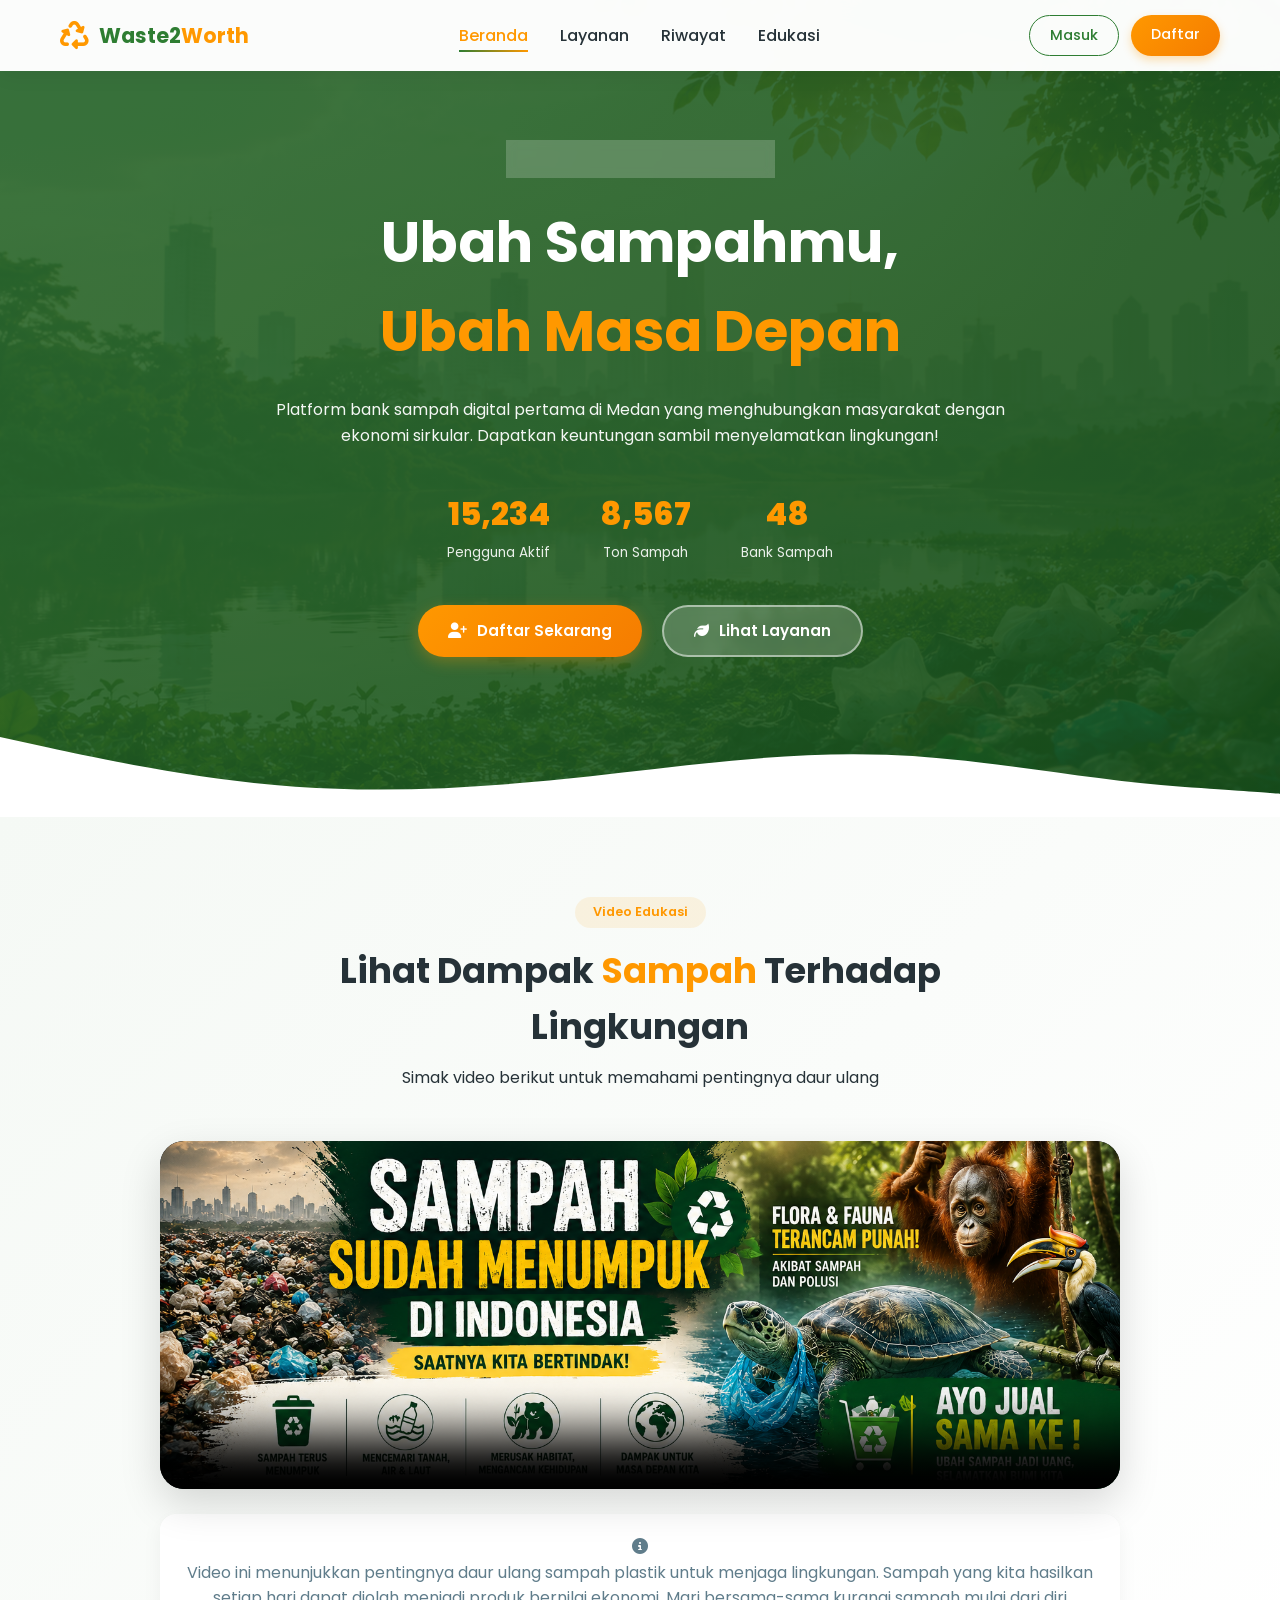
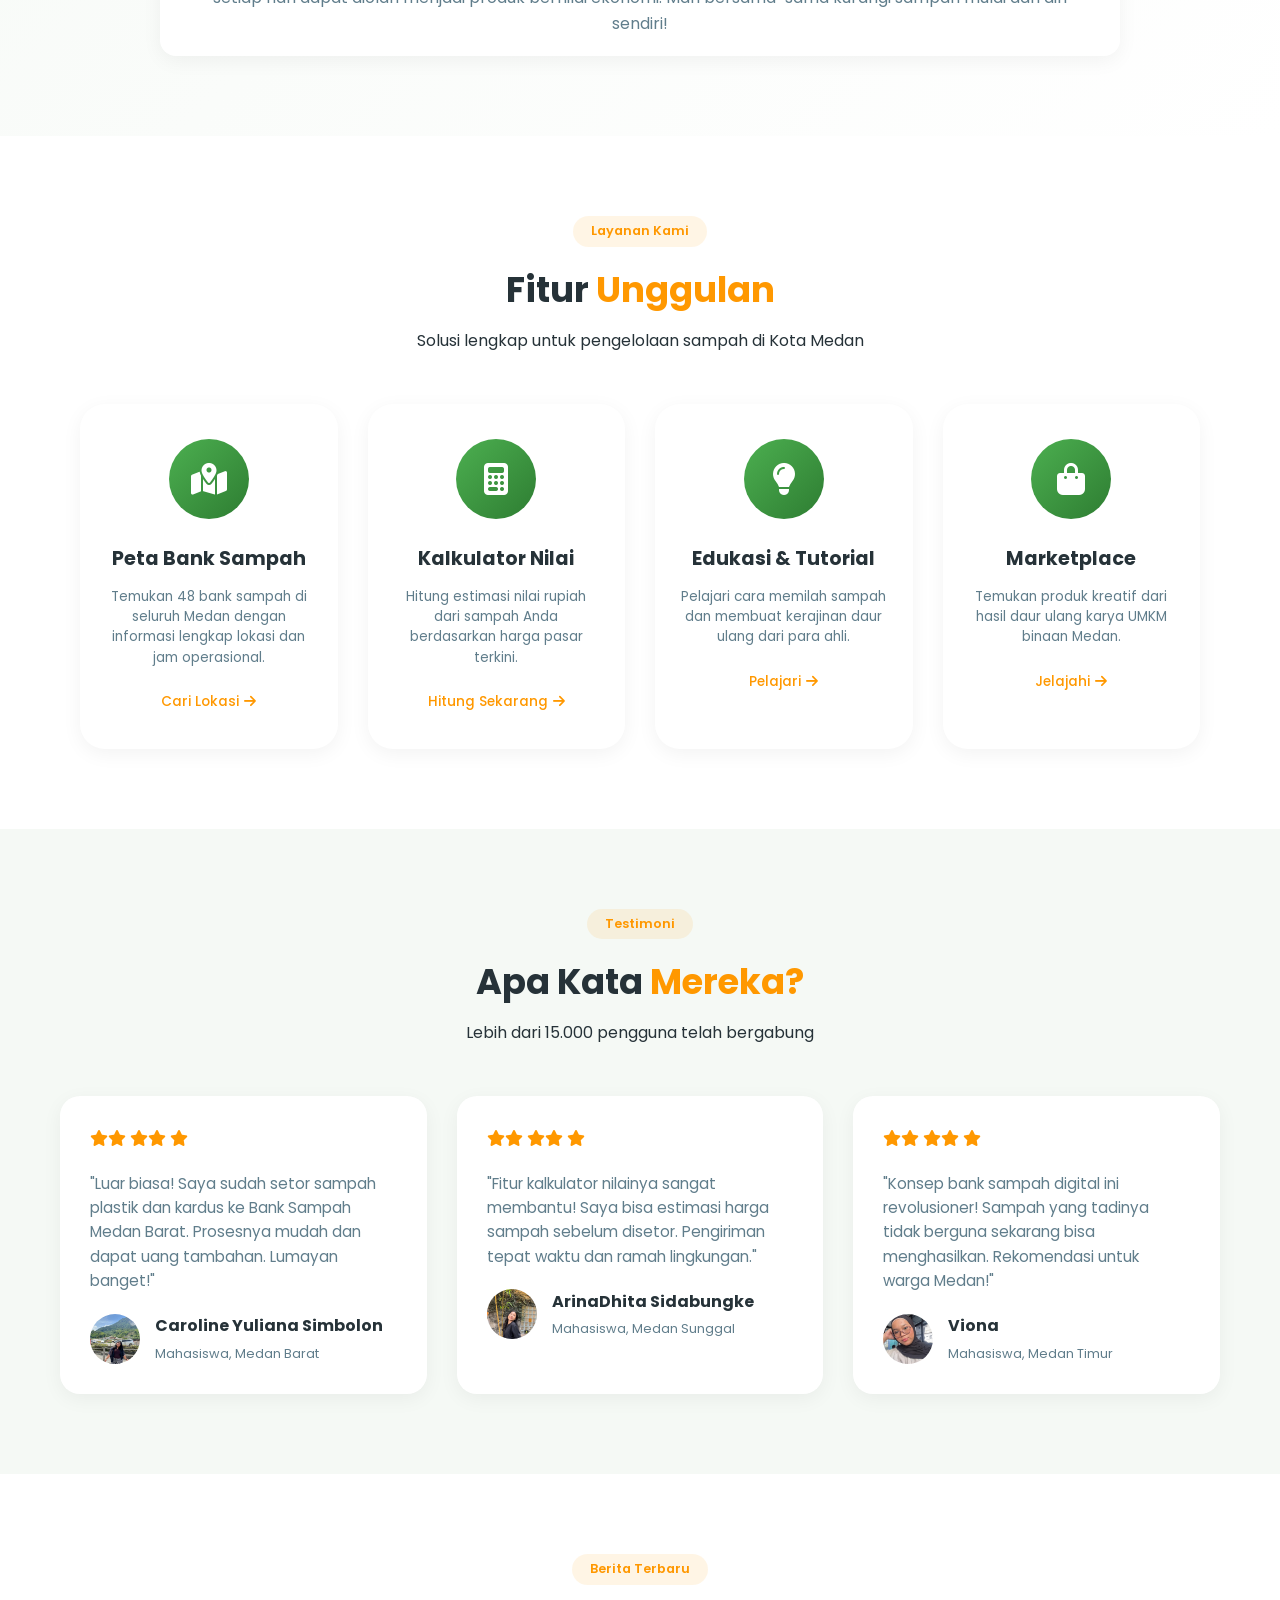
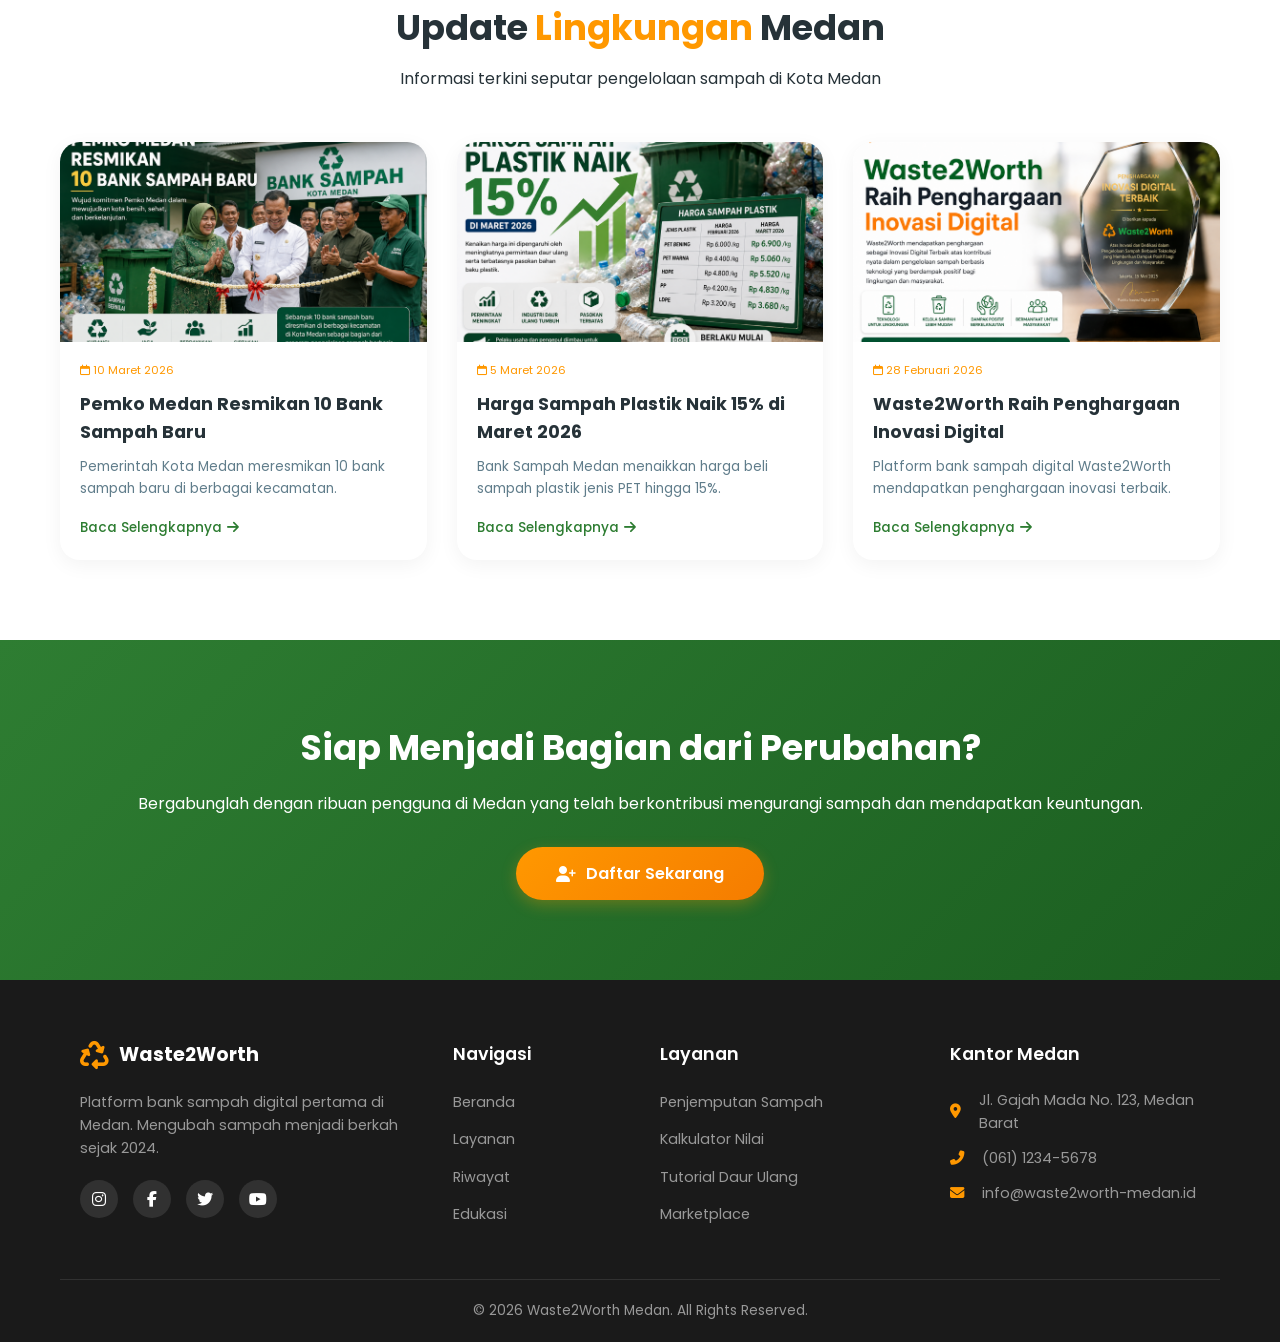
==== commit 7ab37ed0: "final index" ====
--- a/index.html
+++ b/index.html
@@ -5,21 +5,16 @@
     <!-- Meta viewport agar tampilan responsif di HP dan tablet -->
     <meta name="viewport" content="width=device-width, initial-scale=1.0">
     <title>Waste2Worth - Bank Sampah Digital Medan</title>
-
     <!-- Google Fonts: Poppins untuk tipografi utama -->
     <link href="https://fonts.googleapis.com/css2?family=Poppins:wght@300;400;500;600;700;800&display=swap" rel="stylesheet">
-
     <!-- Font Awesome: library ikon (fa-recycle, fa-calculator, dll) -->
     <link rel="stylesheet" href="https://cdnjs.cloudflare.com/ajax/libs/font-awesome/6.4.0/css/all.min.css">
-
     <!-- AOS (Animate On Scroll): animasi elemen saat di-scroll -->
     <link href="https://unpkg.com/aos@2.3.1/dist/aos.css" rel="stylesheet">
-
     <!-- File CSS utama website -->
     <link rel="stylesheet" href="css/style.css">
 </head>
 <body>
-
     <!-- ============================================================
          HEADER: navigasi tetap (fixed) di atas halaman
          Berisi logo, menu navigasi, tombol login/daftar, hamburger
--- a/css/style.css
+++ b/css/style.css
@@ -4,12 +4,6 @@
    Deskripsi : File CSS utama yang dipakai semua halaman
    ============================================================ */
 
-
-/* ============================================================
-   RESET CSS
-   Menghapus margin, padding, dan box-sizing default browser
-   agar tampilan konsisten di semua browser
-   ============================================================ */
 * {
     margin: 0;
     padding: 0;
